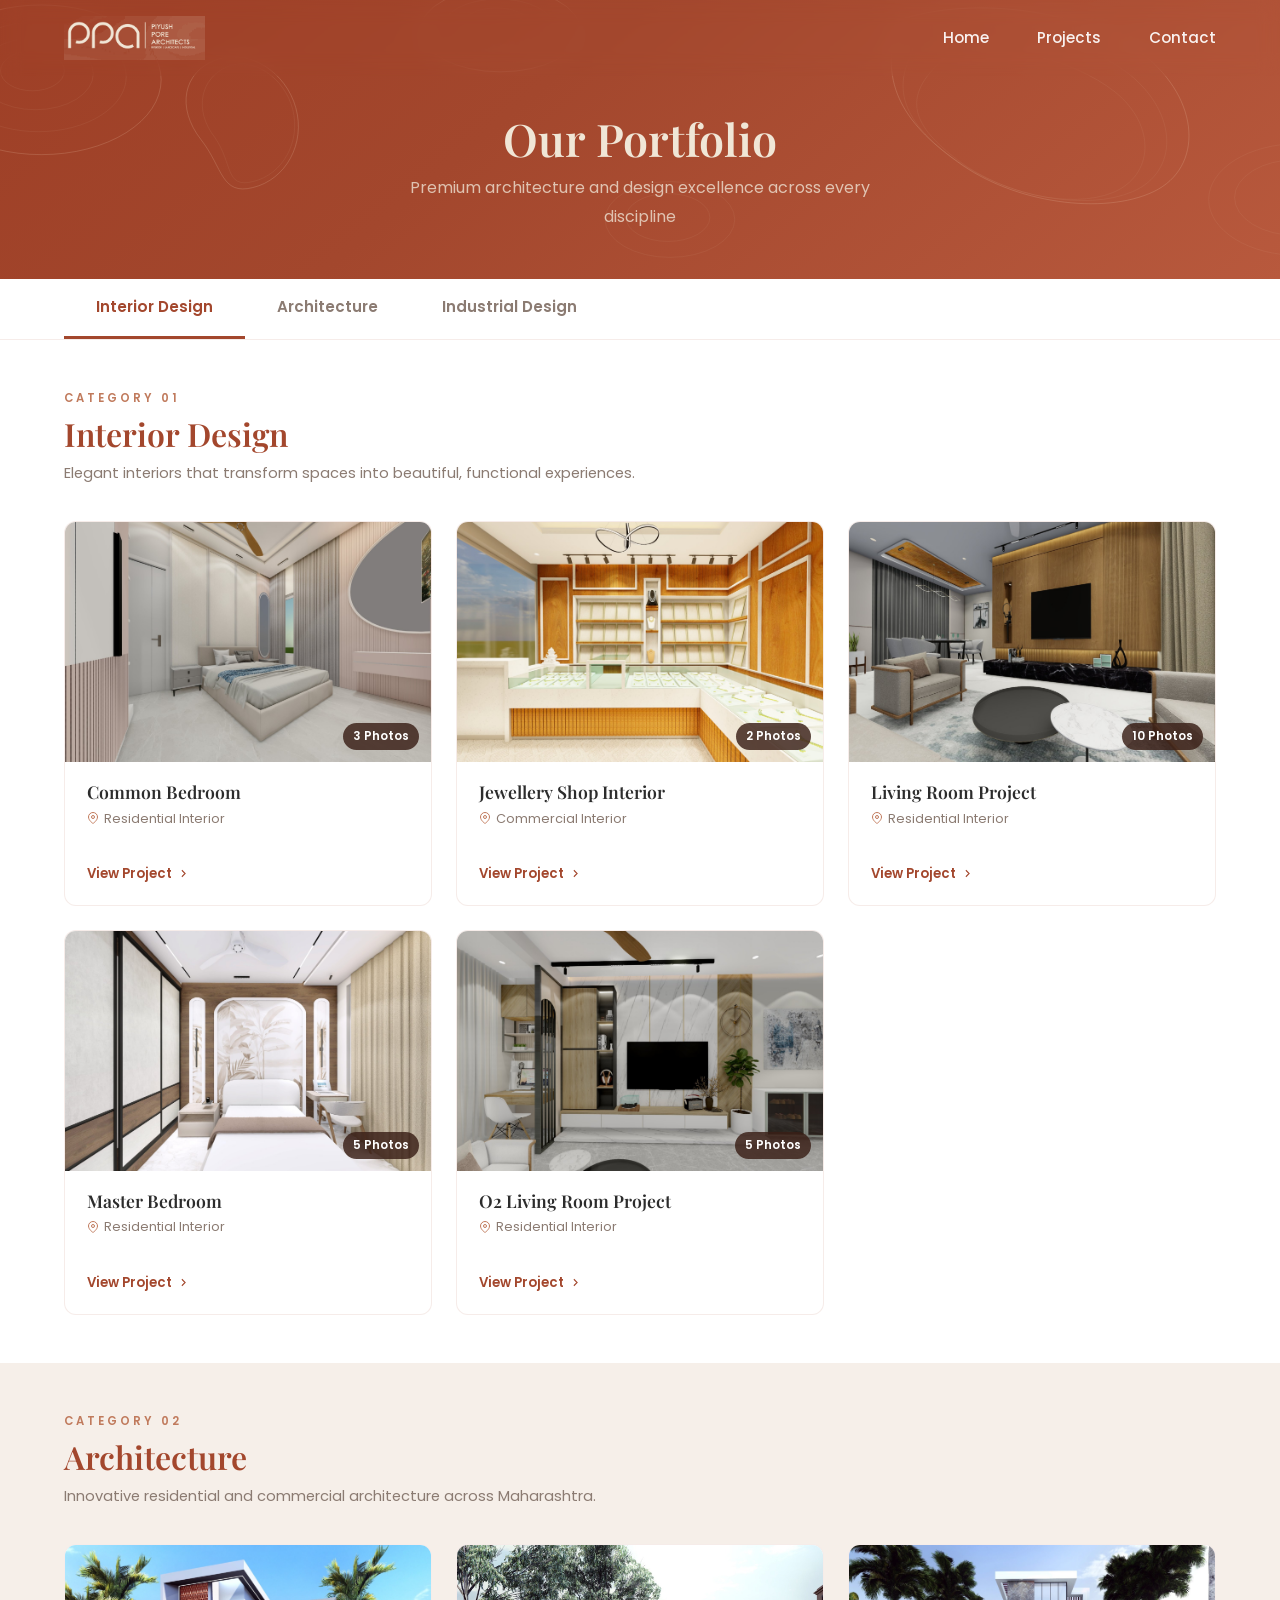
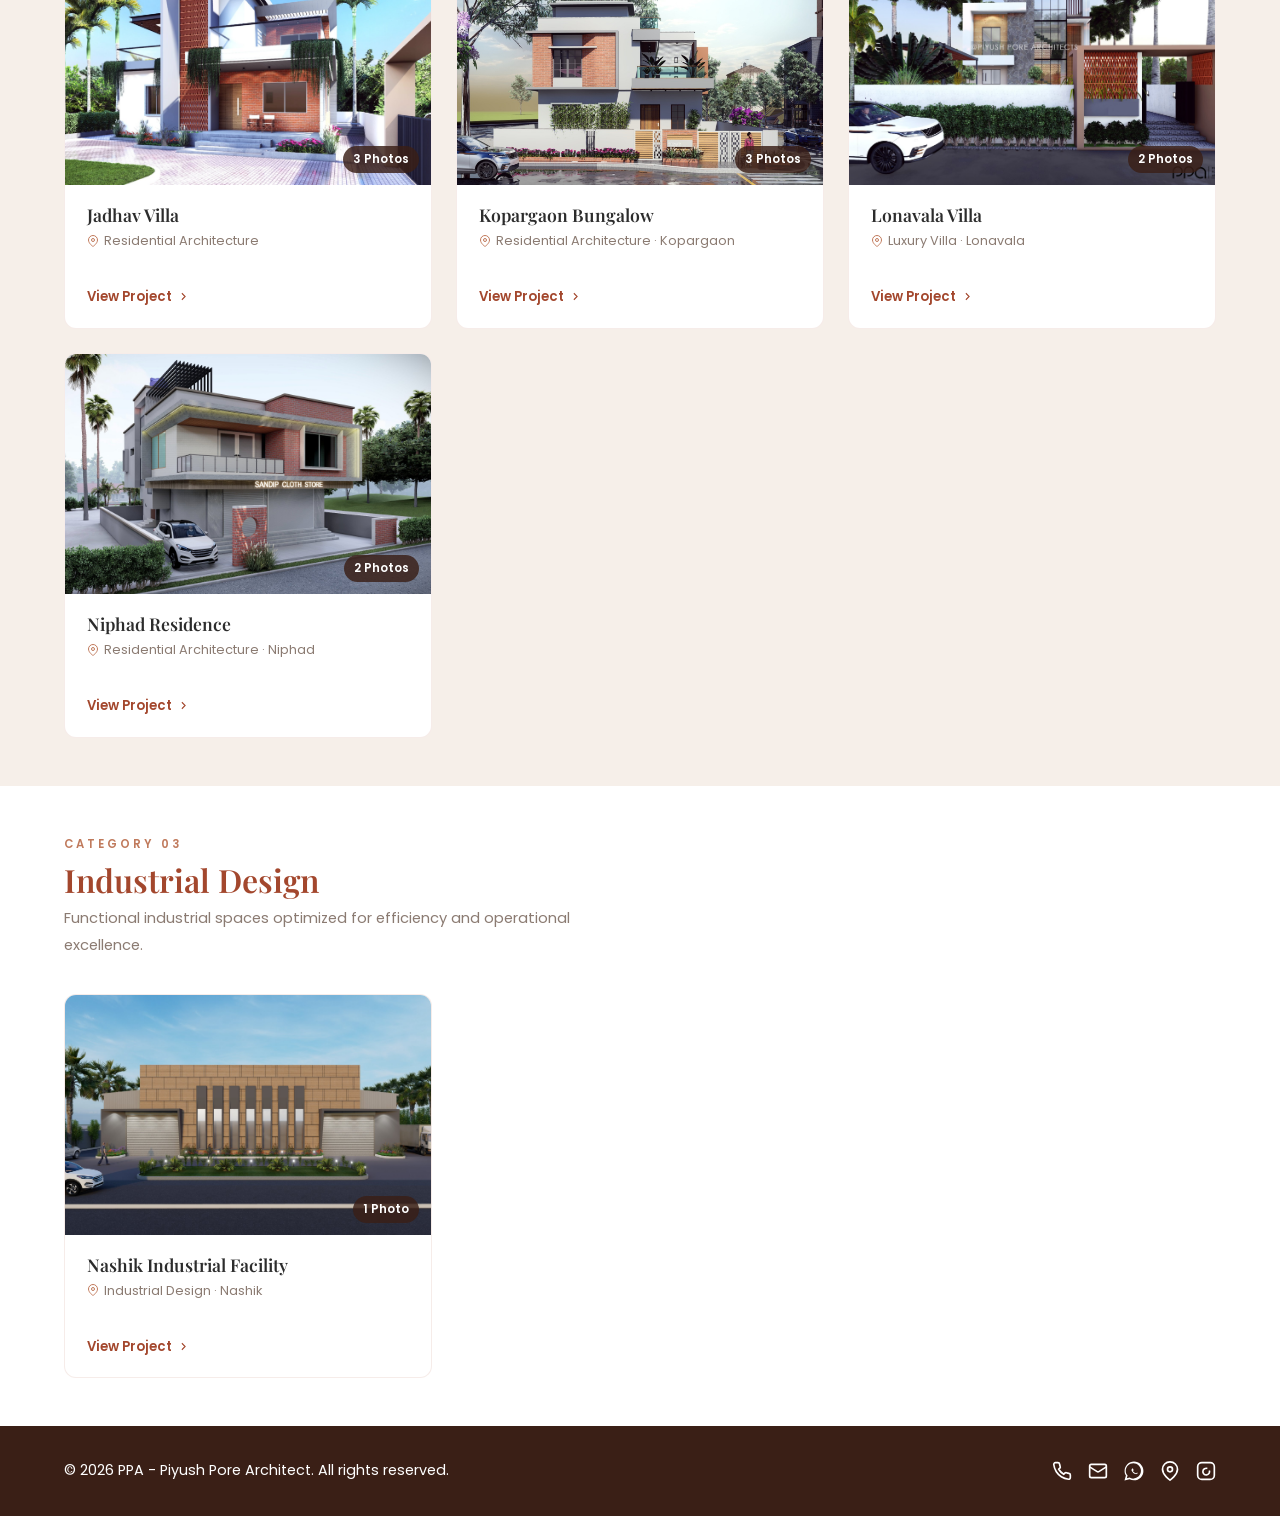
==== ppa-prod/projects.html @ c806eb94 "PPA Design Version 2 with images" ====
<!DOCTYPE html>
<html lang="en">
<head>
<meta charset="UTF-8">
<meta name="viewport" content="width=device-width, initial-scale=1.0">
<meta name="description" content="PPA Architecture Portfolio — Interior, Architecture and Industrial Design projects by Piyush Pore Architects.">
<meta name="theme-color" content="#A3472D">
<title>Projects - PPA Architect | Architecture Portfolio</title>
<link rel="icon" type="image/svg+xml" href="data:image/svg+xml,<svg xmlns='http://www.w3.org/2000/svg' viewBox='0 0 100 100'><text y='75' font-size='75' font-weight='bold' fill='%23A3472D'>P</text></svg>">
<link rel="preconnect" href="https://fonts.googleapis.com">
<link rel="preconnect" href="https://fonts.gstatic.com" crossorigin>
<link href="https://fonts.googleapis.com/css2?family=Playfair+Display:wght@500;600;700&family=Poppins:wght@300;400;500;600&display=swap" rel="stylesheet">
<link rel="stylesheet" href="assets/css/style.css">
<style>
/* ══ NAVBAR — identical behaviour to home page ══ */
.navbar {
  position: fixed; top: 0; left: 0; right: 0; z-index: 100;
  background: transparent;
  padding: 1rem 0;
  transition: background 0.5s ease, box-shadow 0.5s ease;
}
.navbar.scrolled {
  background: rgba(246,239,233,0.98);
  backdrop-filter: blur(12px);
  box-shadow: 0 2px 20px rgba(0,0,0,0.08);
}
/* Logo: cream on transparent, brown on scrolled — exactly like home */
.logo-cream { display: block; height: 44px; width: auto; }
.logo-brown { display: none;  height: 44px; width: auto; }
.navbar.scrolled .logo-cream { display: none; }
.navbar.scrolled .logo-brown { display: block; }
/* Nav links white on transparent, dark on scroll */
.nav-link { color: rgba(255,255,255,0.92) !important; transition: color 0.5s; }
.navbar.scrolled .nav-link { color: #2C2C2C !important; }
.nav-link::after { background: rgba(240,230,214,0.7); }
.navbar.scrolled .nav-link::after { background: #A3472D; }
.menu-toggle span { background: #F0E6D6; transition: background 0.4s; }
.navbar.scrolled .menu-toggle span { background: #A3472D; }

/* ══ PAGE HERO — terracotta so transparent navbar looks great ══ */
.projects-hero {
  margin-top: 0;
  padding: 7rem 1.5rem 3rem;
  background: linear-gradient(140deg, #9E3F26 0%, #A3472D 40%, #B8593D 100%);
  text-align: center;
  position: relative;
  overflow: hidden;
}
/* Topo lines in page hero too */
.projects-hero-topo {
  position: absolute; inset: 0;
  pointer-events: none; overflow: hidden;
}
.projects-hero-topo svg { width: 100%; height: 100%; position: absolute; inset: 0; }
.tl  { fill: none; stroke: rgba(240,215,185,0.18); stroke-width: 1; }
.tlt { fill: none; stroke: rgba(240,215,185,0.1);  stroke-width: 0.65; }
.projects-hero h1 { color: #F0E6D6; font-size: 2.8rem; margin-bottom: 0.5rem; position: relative; z-index: 2; }
.projects-hero p  { color: rgba(240,230,214,0.78); max-width: 500px; margin: 0 auto; position: relative; z-index: 2; }

/* ══ CATEGORY TABS ══ */
.category-tabs { position: sticky; top: 70px; z-index: 50; background: white; border-bottom: 1px solid rgba(163,71,45,0.1); }
.category-tabs-inner { display: flex; max-width: 1200px; margin: 0 auto; padding: 0 1.5rem; overflow-x: auto; }
.cat-tab { padding: 1rem 2rem; font-size: 0.95rem; font-weight: 600; color: var(--gray); border-bottom: 3px solid transparent; cursor: pointer; transition: all 0.3s; white-space: nowrap; text-decoration: none; display: block; }
.cat-tab:hover { color: var(--primary); }
.cat-tab.active { color: var(--primary); border-bottom-color: var(--primary); }

/* ══ CATEGORY SECTIONS ══ */
.category-section { padding: 3rem 1.5rem; }
.category-section:nth-child(even) { background: var(--light); }
.category-label { font-size: 0.72rem; font-weight: 600; letter-spacing: 3px; text-transform: uppercase; color: var(--accent); margin-bottom: 0.4rem; }
.category-title { font-family: var(--font-serif); font-size: 2rem; color: var(--primary); margin-bottom: 0.4rem; }
.category-desc  { color: var(--gray); font-size: 0.92rem; margin-bottom: 2.2rem; max-width: 580px; }

/* ══ PROJECT CARDS ══ */
.projects-list { display: grid; grid-template-columns: repeat(auto-fill, minmax(300px, 1fr)); gap: 1.5rem; }
.project-card { background: white; border-radius: 12px; overflow: hidden; border: 1px solid rgba(163,71,45,0.1); transition: all 0.4s; cursor: pointer; }
.project-card:hover { transform: translateY(-6px); box-shadow: 0 20px 50px rgba(163,71,45,0.15); border-color: var(--primary); }
.project-thumb { position: relative; height: 240px; overflow: hidden; }
.project-thumb img { width: 100%; height: 100%; object-fit: cover; transition: transform 0.5s; }
.project-card:hover .project-thumb img { transform: scale(1.06); }
.project-count { position: absolute; bottom: 12px; right: 12px; background: rgba(58,31,22,0.82); color: white; font-size: 0.74rem; font-weight: 600; padding: 4px 10px; border-radius: 20px; }
.project-info { padding: 1.2rem 1.4rem; }
.project-name { font-family: var(--font-serif); font-size: 1.1rem; color: var(--text); margin-bottom: 0.25rem; }
.project-meta { font-size: 0.8rem; color: var(--gray); display: flex; align-items: center; gap: 5px; }
.project-meta svg { width: 12px; height: 12px; color: var(--accent); flex-shrink: 0; }
.project-open { display: inline-flex; align-items: center; gap: 5px; margin-top: 0.6rem; font-size: 0.83rem; font-weight: 600; color: var(--primary); transition: gap 0.3s; }
.project-card:hover .project-open { gap: 9px; }
.project-open svg { width: 13px; height: 13px; }

/* ══ PROJECT MODAL ══ */
.project-modal { display: none; position: fixed; inset: 0; z-index: 1500; background: rgba(0,0,0,0.55); align-items: flex-end; justify-content: center; }
.project-modal.active { display: flex; }
.project-modal-panel { background: white; width: 100%; max-width: 1200px; max-height: 90vh; border-radius: 20px 20px 0 0; overflow: hidden; display: flex; flex-direction: column; animation: slideUp 0.4s cubic-bezier(0.4,0,0.2,1); }
@keyframes slideUp { from { transform: translateY(100%); } to { transform: translateY(0); } }
.project-modal-header { padding: 1.4rem 2rem; border-bottom: 1px solid rgba(163,71,45,0.1); display: flex; justify-content: space-between; align-items: center; flex-shrink: 0; }
.project-modal-header h3 { font-family: var(--font-serif); color: var(--primary); font-size: 1.25rem; margin: 0; }
.project-modal-close { width: 38px; height: 38px; border-radius: 50%; background: var(--light); border: none; cursor: pointer; display: flex; align-items: center; justify-content: center; transition: background 0.3s; }
.project-modal-close:hover { background: var(--primary); }
.project-modal-close svg { width: 18px; height: 18px; color: var(--text); }
.project-modal-close:hover svg { color: white; }
.project-modal-grid { overflow-y: auto; padding: 1.5rem 2rem; display: grid; grid-template-columns: repeat(auto-fill, minmax(220px,1fr)); gap: 10px; }
.modal-img { border-radius: 8px; overflow: hidden; aspect-ratio: 4/3; cursor: pointer; transition: transform 0.3s; }
.modal-img:hover { transform: scale(1.02); }
.modal-img img { width: 100%; height: 100%; object-fit: cover; transition: transform 0.4s; display: block; }
.modal-img:hover img { transform: scale(1.06); }

/* ══ LIGHTBOX ══ */
.lightbox { display: none; position: fixed; inset: 0; background: rgba(0,0,0,0.97); z-index: 2000; align-items: center; justify-content: center; }
.lightbox.active { display: flex; }
.lightbox-inner { max-width: 90vw; max-height: 90vh; display: flex; flex-direction: column; align-items: center; }
.lightbox-inner img { max-width: 100%; max-height: 80vh; border-radius: 8px; object-fit: contain; }
.lightbox-caption { color: #E8D5C4; font-family: var(--font-serif); font-size: 0.9rem; margin-top: 0.8rem; }
.lightbox-close { position: fixed; top: 18px; right: 18px; width: 42px; height: 42px; background: rgba(255,255,255,0.1); border: none; border-radius: 50%; cursor: pointer; display: flex; align-items: center; justify-content: center; transition: background 0.3s; z-index: 2001; }
.lightbox-close:hover { background: var(--primary); }
.lightbox-close svg { width: 20px; height: 20px; color: white; }
.lightbox-nav { position: fixed; top: 50%; transform: translateY(-50%); width: 42px; height: 42px; background: rgba(255,255,255,0.1); border: none; border-radius: 50%; cursor: pointer; display: flex; align-items: center; justify-content: center; transition: background 0.3s; z-index: 2001; }
.lightbox-nav:hover { background: var(--primary); }
.lightbox-nav svg { width: 20px; height: 20px; color: white; }
.lightbox-prev { left: 18px; }
.lightbox-next { right: 18px; }

/* Footer */
.footer-links { grid-template-columns: repeat(5,1fr); }

/* Responsive */
@media (max-width: 768px) {
  .projects-hero { padding: 5.5rem 1.2rem 2rem; }
  .projects-hero h1 { font-size: 2rem; }
  .projects-list { grid-template-columns: 1fr; }
  .project-modal-grid { grid-template-columns: repeat(2,1fr); padding: 1rem; }
  .cat-tab { padding: 0.75rem 1.2rem; font-size: 0.85rem; }
}
</style>
</head>
<body>

<!-- ══ NAVBAR — same as home ══ -->
<nav class="navbar" id="navbar">
  <div class="container">
    <div class="nav-wrapper">
      <a href="index.html" class="logo">
        <img src="assets/images/logo_cream.png" class="logo-cream" alt="PPA Architect" width="160" height="44">
        <img src="assets/images/logo_brown.png" class="logo-brown" alt="PPA Architect" width="160" height="44">
      </a>
      <button class="menu-toggle" id="menuToggle" aria-label="Toggle menu">
        <span></span><span></span><span></span>
      </button>
      <ul class="nav-menu" id="navMenu">
        <li><a href="index.html" class="nav-link">Home</a></li>
        <li><a href="projects.html" class="nav-link">Projects</a></li>
        <li><a href="index.html#contact" class="nav-link">Contact</a></li>
      </ul>
    </div>
  </div>
</nav>

<!-- ══ PAGE HERO — terracotta with topo lines ══ -->
<div class="projects-hero">
  <div class="projects-hero-topo" aria-hidden="true">
    <svg viewBox="0 0 1440 280" preserveAspectRatio="xMidYMid slice" xmlns="http://www.w3.org/2000/svg">
      <ellipse cx="120" cy="80"  rx="120" ry="75"  class="tl"/>
      <ellipse cx="117" cy="77"  rx="88"  ry="55"  class="tlt"/>
      <ellipse cx="114" cy="74"  rx="58"  ry="36"  class="tlt"/>
      <ellipse cx="111" cy="71"  rx="32"  ry="20"  class="tlt"/>
      <path d="M980,20 C1055,-5 1165,10 1225,55 C1282,100 1285,168 1235,192 C1185,216 1095,204 1038,162 C982,122 958,80 980,20Z" class="tl"/>
      <path d="M1002,38 C1068,18 1158,34 1210,74 C1260,114 1260,172 1214,192 C1168,212 1088,198 1036,160 C986,124 966,88 1002,38Z" class="tlt"/>
      <path d="M1026,58 C1082,42 1152,58 1196,92 C1238,126 1235,176 1194,193 C1152,210 1082,194 1038,160 C996,128 978,98 1026,58Z" class="tlt"/>
      <ellipse cx="580" cy="30"  rx="80"  ry="42"  class="tl"/>
      <ellipse cx="578" cy="28"  rx="56"  ry="29"  class="tlt"/>
      <ellipse cx="576" cy="26"  rx="35"  ry="18"  class="tlt"/>
      <path d="M280,140 C255,108 262,72 295,60 C328,48 365,72 375,108 C385,144 365,180 332,188 C300,196 302,168 280,140Z" class="tl"/>
      <path d="M294,138 C272,110 280,78 306,67 C332,56 364,78 372,110 C380,142 362,175 332,182 C304,189 312,164 294,138Z" class="tlt"/>
      <ellipse cx="1380" cy="200" rx="90" ry="56"  class="tlt"/>
      <ellipse cx="1378" cy="198" rx="62" ry="38"  class="tlt"/>
      <ellipse cx="750"  cy="220" rx="65" ry="38"  class="tlt"/>
      <ellipse cx="748"  cy="218" rx="42" ry="24"  class="tlt"/>
    </svg>
  </div>
  <h1>Our Portfolio</h1>
  <p>Premium architecture and design excellence across every discipline</p>
</div>

<!-- ══ CATEGORY TABS ══ -->
<div class="category-tabs" id="categoryTabs">
  <div class="category-tabs-inner" id="tabsInner"></div>
</div>

<!-- ══ CATEGORY SECTIONS — built from JS data ══ -->
<div id="categorySections"></div>

<!-- ══ FOOTER ══ -->
<footer class="footer">
  <div class="container footer-row">
    <p>&copy; 2026 PPA - Piyush Pore Architect. All rights reserved.</p>
    <div class="footer-links footer-icons">
      <a href="tel:+919595787780" class="footer-link" aria-label="Call"><svg viewBox="0 0 24 24" fill="none" stroke="currentColor" stroke-width="2" width="20" height="20"><path d="M22 16.92v3a2 2 0 0 1-2.18 2 19.79 19.79 0 0 1-8.63-3.07 19.5 19.5 0 0 1-6-6 19.79 19.79 0 0 1-3.07-8.67A2 2 0 0 1 4.11 2h3a2 2 0 0 1 2 1.72 12.84 12.84 0 0 0 .7 2.81 2 2 0 0 1-.45 2.11L8.09 9.91a16 16 0 0 0 6 6l1.27-1.27a2 2 0 0 1 2.11-.45 12.84 12.84 0 0 0 2.81.7A2 2 0 0 1 22 16.92z"/></svg></a>
      <a href="mailto:piyushporearchitects01@gmail.com?subject=Project%20Discussion" class="footer-link" aria-label="Email"><svg viewBox="0 0 24 24" fill="none" stroke="currentColor" stroke-width="2" width="20" height="20"><rect x="2" y="4" width="20" height="16" rx="2"/><path d="m22 7-8.97 5.7a1.94 1.94 0 0 1-2.06 0L2 7"/></svg></a>
      <a href="https://wa.me/919595787780?text=Hello%20Piyush%20Pore%20Architects%2C%20I%20would%20like%20to%20discuss%20a%20project." class="footer-link" target="_blank" rel="noopener noreferrer" aria-label="WhatsApp"><svg viewBox="0 0 24 24" fill="currentColor" width="20" height="20"><path d="M20.1 3.9C17.9 1.7 15 .5 12 .5 5.8.5.7 5.6.7 11.9c0 2 .5 3.9 1.6 5.6L.6 23.4l6.02-1.58c1.6.9 3.5 1.36 5.38 1.36 6.2 0 11.3-5.1 11.3-11.3 0-3-1.2-5.9-3.4-8.06zM12 21.4c-1.68 0-3.31-.44-4.73-1.28l-.34-.2-3.56.93.94-3.46-.22-.35C2.62 15.45 2.1 13.76 2.1 11.9c0-5.05 4.1-9.15 9.15-9.15 2.43 0 4.72.94 6.43 2.64 1.71 1.71 2.65 3.98 2.65 6.43 0 5.05-4.1 9.15-9.15 9.15zm5.04-6.71c-.19-.09-1.13-.56-1.31-.62-.17-.06-.3-.09-.42.09-.13.17-.49.62-.6.75-.11.12-.22.14-.41.05s-1.17-.43-2.23-1.37c-.62-.53-1.04-1.18-1.16-1.38-.12-.19-.01-.3.09-.39.09-.09.19-.23.28-.35.09-.12.12-.2.19-.33.06-.13.03-.25-.02-.34-.05-.09-.42-1.02-.58-1.39-.15-.37-.3-.32-.42-.32-.11 0-.23-.01-.35-.01-.12 0-.31.05-.47.23-.16.18-.62.6-.62 1.47s.64 1.71.73 1.83c.09.12 1.25 1.91 3.03 2.68.42.18.75.29 1.01.37.42.13.81.11 1.11.07.34-.05 1.04-.43 1.19-.84.15-.41.15-.76.1-.84-.04-.07-.16-.12-.35-.21z"/></svg></a>
      <a href="https://maps.google.com/?q=Pune+Nashik+Kopargaon+Maharashtra" target="_blank" rel="noopener noreferrer" class="footer-link" aria-label="Location"><svg viewBox="0 0 24 24" fill="none" stroke="currentColor" stroke-width="2" width="20" height="20"><path d="M21 10c0 7-9 13-9 13s-9-6-9-13a9 9 0 0 1 18 0z"/><circle cx="12" cy="10" r="3"/></svg></a>
      <a href="https://www.instagram.com/piyush_pore_architects" target="_blank" rel="noopener noreferrer" class="footer-link" aria-label="Instagram"><svg viewBox="0 0 24 24" fill="none" stroke="currentColor" stroke-width="2" width="20" height="20"><rect x="2" y="2" width="20" height="20" rx="5"/><path d="M16 11.37a4 4 0 1 1-2.37-2.37"/><line x1="17.5" y1="6.5" x2="17.5" y2="6.5"/></svg></a>
    </div>
  </div>
</footer>

<!-- Project modal -->
<div class="project-modal" id="projectModal" role="dialog" aria-modal="true">
  <div class="project-modal-panel">
    <div class="project-modal-header">
      <h3 id="modalTitle"></h3>
      <button class="project-modal-close" id="modalClose" aria-label="Close">
        <svg viewBox="0 0 24 24" fill="none" stroke="currentColor" stroke-width="2"><line x1="18" y1="6" x2="6" y2="18"/><line x1="6" y1="6" x2="18" y2="18"/></svg>
      </button>
    </div>
    <div class="project-modal-grid" id="modalGrid"></div>
  </div>
</div>

<!-- Lightbox -->
<div class="lightbox" id="lightbox" role="dialog" aria-modal="true">
  <button class="lightbox-close" id="lightboxClose" aria-label="Close"><svg viewBox="0 0 24 24" fill="none" stroke="currentColor" stroke-width="2"><line x1="18" y1="6" x2="6" y2="18"/><line x1="6" y1="6" x2="18" y2="18"/></svg></button>
  <button class="lightbox-nav lightbox-prev" id="lightboxPrev" aria-label="Previous"><svg viewBox="0 0 24 24" fill="none" stroke="currentColor" stroke-width="2"><polyline points="15 18 9 12 15 6"/></svg></button>
  <div class="lightbox-inner">
    <img id="lightboxImg" src="" alt="" width="1200" height="800">
    <p class="lightbox-caption" id="lightboxCaption"></p>
  </div>
  <button class="lightbox-nav lightbox-next" id="lightboxNext" aria-label="Next"><svg viewBox="0 0 24 24" fill="none" stroke="currentColor" stroke-width="2"><polyline points="9 18 15 12 9 6"/></svg></button>
</div>

<script>
/* ════════════════════════════════════════════════════════════════
   PROJECT DATA
   TO ADD A NEW PROJECT: add object to correct category.projects[]
   TO ADD A NEW CATEGORY: add new object to CATEGORY_DATA[]
════════════════════════════════════════════════════════════════ */
const CATEGORY_DATA = [
  {
    id:'interior', label:'Category 01', title:'Interior Design',
    desc:'Elegant interiors that transform spaces into beautiful, functional experiences.',
    projects:[
      { id:'common-bedroom', name:'Common Bedroom', meta:'Residential Interior',
        cover:'assets/images/interior1_common_bedroom.jpeg',
        images:[
          {src:'assets/images/interior1_common_bedroom.jpeg',label:'Common Bedroom'},
          {src:'assets/images/interior2.jpeg',label:'Bedroom View 2'},
          {src:'assets/images/interior3.jpeg',label:'Bedroom View 3'},
        ]},
      { id:'jewellery-shop', name:'Jewellery Shop Interior', meta:'Commercial Interior',
        cover:'assets/images/interior4_jewllry_shop.jpeg',
        images:[
          {src:'assets/images/interior4_jewllry_shop.jpeg',label:'Jewellery Shop'},
          {src:'assets/images/interior5_jewllry_shop.jpeg',label:'Jewellery Shop View 2'},
        ]},
      { id:'living-room', name:'Living Room Project', meta:'Residential Interior',
        cover:'assets/images/interior4_living_room.jpeg',
        images:[
          {src:'assets/images/interior4_living_room.jpeg',label:'Living Room'},
          {src:'assets/images/interior5_living_room.jpeg',label:'Living Room'},
          {src:'assets/images/interior6_living_room.jpeg',label:'Living Room'},
          {src:'assets/images/interior7_living_room.jpeg',label:'Living Room'},
          {src:'assets/images/interior8_living_room.jpeg',label:'Living Room'},
          {src:'assets/images/interior9_living_room.jpeg',label:'Living Room'},
          {src:'assets/images/interior10_living_room.jpeg',label:'Living Room'},
          {src:'assets/images/interior11_living_room.jpeg',label:'Living Room'},
          {src:'assets/images/interior12_living_room.jpeg',label:'Living Room'},
          {src:'assets/images/interior13_living_room.jpeg',label:'Dining Area'},
        ]},
      { id:'master-bedroom', name:'Master Bedroom', meta:'Residential Interior',
        cover:'assets/images/interior14_master_bedroom.jpeg',
        images:[
          {src:'assets/images/interior14_master_bedroom.jpeg',label:'Master Bedroom'},
          {src:'assets/images/interior15_master_bedroom.jpeg',label:'Master Bedroom'},
          {src:'assets/images/interior16_master_bedroom.jpeg',label:'Master Bedroom'},
          {src:'assets/images/interior17_master_bedroom.jpeg',label:'Master Bedroom'},
          {src:'assets/images/interior18_master_bedroom.jpeg',label:'Master Bedroom'},
        ]},
      { id:'o2-living', name:'O2 Living Room Project', meta:'Residential Interior',
        cover:'assets/images/interior18_living_room_o2.jpeg',
        images:[
          {src:'assets/images/interior18_living_room_o2.jpeg',label:'O2 Living Room'},
          {src:'assets/images/interior20_living_room_o2.jpeg',label:'O2 Living Room'},
          {src:'assets/images/interior21_living_room_o2.jpeg',label:'O2 Living Room'},
          {src:'assets/images/interior22_living_room_o2.jpeg',label:'O2 Living Room'},
          {src:'assets/images/interior23_living_room_o2.jpeg',label:'O2 Living Room'},
        ]},
      /* ADD NEW INTERIOR PROJECT HERE */
    ]
  },
  {
    id:'architecture', label:'Category 02', title:'Architecture',
    desc:'Innovative residential and commercial architecture across Maharashtra.',
    projects:[
      { id:'jadhav-villa', name:'Jadhav Villa', meta:'Residential Architecture',
        cover:'assets/images/architecture1_jadhavvilla.jpeg',
        images:[
          {src:'assets/images/architecture1_jadhavvilla.jpeg',label:'Jadhav Villa — Front'},
          {src:'assets/images/architecture2.jpeg',label:'Jadhav Villa — Gate'},
          {src:'assets/images/final_post.jpeg',label:'Jadhav Villa — Elevation'},
        ]},
      { id:'kopargaon', name:'Kopargaon Bungalow', meta:'Residential Architecture · Kopargaon',
        cover:'assets/images/kopb1.jpeg',
        images:[
          {src:'assets/images/kopb1.jpeg',label:'Kopargaon Bungalow'},
          {src:'assets/images/kopb2.jpeg',label:'View 2'},
          {src:'assets/images/kopb3.jpeg',label:'View 3'},
        ]},
      { id:'lonavala-villa', name:'Lonavala Villa', meta:'Luxury Villa · Lonavala',
        cover:'assets/images/lonavalavilla1.jpeg',
        images:[
          {src:'assets/images/lonavalavilla1.jpeg',label:'Lonavala Villa — Front'},
          {src:'assets/images/lonavalavilla2.jpeg',label:'Lonavala Villa — Rear'},
        ]},
      { id:'niphad', name:'Niphad Residence', meta:'Residential Architecture · Niphad',
        cover:'assets/images/niphad1.jpeg',
        images:[
          {src:'assets/images/niphad1.jpeg',label:'Niphad Residence'},
          {src:'assets/images/niphad2.jpeg',label:'View 2'},
        ]},
      /* ADD NEW ARCHITECTURE PROJECT HERE */
    ]
  },
  {
    id:'industrial', label:'Category 03', title:'Industrial Design',
    desc:'Functional industrial spaces optimized for efficiency and operational excellence.',
    projects:[
      { id:'nashik-industrial', name:'Nashik Industrial Facility', meta:'Industrial Design · Nashik',
        cover:'assets/images/industrynashikdesign.JPEG',
        images:[
          {src:'assets/images/industrynashikdesign.JPEG',label:'Nashik Industrial Design'},
        ]},
      /* ADD NEW INDUSTRIAL PROJECT HERE */
    ]
  }
  /* ADD NEW CATEGORY HERE */
];

/* Build tabs + sections */
(function buildPage(){
  const tabsEl=document.getElementById('tabsInner');
  const secEl =document.getElementById('categorySections');
  CATEGORY_DATA.forEach((cat,ci)=>{
    const tab=document.createElement('a');
    tab.href=`#${cat.id}`; tab.className='cat-tab'+(ci===0?' active':'');
    tab.textContent=cat.title;
    tab.addEventListener('click',()=>{document.querySelectorAll('.cat-tab').forEach(t=>t.classList.remove('active'));tab.classList.add('active');});
    tabsEl.appendChild(tab);
    const sec=document.createElement('section');
    sec.className='category-section'; sec.id=cat.id;
    sec.innerHTML=`<div class="container">
      <p class="category-label">${cat.label}</p>
      <h2 class="category-title">${cat.title}</h2>
      <p class="category-desc">${cat.desc}</p>
      <div class="projects-list">${cat.projects.map(p=>`
        <div class="project-card" onclick="openProject('${p.id}')">
          <div class="project-thumb">
            <img src="${p.cover}" alt="${p.name}" loading="lazy" width="400" height="240">
            <span class="project-count">${p.images.length} Photo${p.images.length!==1?'s':''}</span>
          </div>
          <div class="project-info">
            <h3 class="project-name">${p.name}</h3>
            <p class="project-meta"><svg viewBox="0 0 24 24" fill="none" stroke="currentColor" stroke-width="2"><path d="M21 10c0 7-9 13-9 13s-9-6-9-13a9 9 0 0 1 18 0z"/><circle cx="12" cy="10" r="3"/></svg>${p.meta}</p>
            <span class="project-open">View Project <svg viewBox="0 0 24 24" fill="none" stroke="currentColor" stroke-width="2"><polyline points="9 18 15 12 9 6"/></svg></span>
          </div>
        </div>`).join('')}
      </div>
    </div>`;
    secEl.appendChild(sec);
  });
})();

/* Project modal */
let lightboxImages=[],lightboxIndex=0;
function openProject(id){
  let project=null;
  for(const cat of CATEGORY_DATA){project=cat.projects.find(p=>p.id===id);if(project)break;}
  if(!project)return;
  document.getElementById('modalTitle').textContent=project.name;
  const grid=document.getElementById('modalGrid');
  grid.innerHTML='';
  lightboxImages=project.images;
  project.images.forEach((img,i)=>{
    const div=document.createElement('div');
    div.className='modal-img';
    div.innerHTML=`<img src="${img.src}" alt="${img.label}" loading="lazy" width="400" height="300">`;
    div.addEventListener('click',()=>openLightbox(i));
    grid.appendChild(div);
  });
  document.getElementById('projectModal').classList.add('active');
  document.body.style.overflow='hidden';
}
document.getElementById('modalClose').onclick=closeModal;
document.getElementById('projectModal').addEventListener('click',e=>{if(e.target===document.getElementById('projectModal'))closeModal();});
function closeModal(){document.getElementById('projectModal').classList.remove('active');document.body.style.overflow='';}

/* Lightbox */
function openLightbox(i){lightboxIndex=i;updateLb();document.getElementById('lightbox').classList.add('active');}
function updateLb(){document.getElementById('lightboxImg').src=lightboxImages[lightboxIndex].src;document.getElementById('lightboxCaption').textContent=lightboxImages[lightboxIndex].label;}
const lb=document.getElementById('lightbox');
document.getElementById('lightboxClose').onclick=()=>lb.classList.remove('active');
lb.addEventListener('click',e=>{if(e.target===lb)lb.classList.remove('active');});
document.getElementById('lightboxPrev').onclick=()=>{lightboxIndex=(lightboxIndex-1+lightboxImages.length)%lightboxImages.length;updateLb();};
document.getElementById('lightboxNext').onclick=()=>{lightboxIndex=(lightboxIndex+1)%lightboxImages.length;updateLb();};
document.addEventListener('keydown',e=>{
  if(lb.classList.contains('active')){
    if(e.key==='Escape')lb.classList.remove('active');
    if(e.key==='ArrowLeft'){lightboxIndex=(lightboxIndex-1+lightboxImages.length)%lightboxImages.length;updateLb();}
    if(e.key==='ArrowRight'){lightboxIndex=(lightboxIndex+1)%lightboxImages.length;updateLb();}
  }else if(document.getElementById('projectModal').classList.contains('active')&&e.key==='Escape')closeModal();
});

/* Navbar scroll — same logic as home */
window.addEventListener('scroll',()=>
  document.getElementById('navbar').classList.toggle('scrolled',window.scrollY>60));

/* Menu toggle */
document.getElementById('menuToggle').addEventListener('click',()=>{
  document.getElementById('menuToggle').classList.toggle('active');
  document.getElementById('navMenu').classList.toggle('active');
});
document.querySelectorAll('.nav-link').forEach(l=>l.addEventListener('click',()=>{
  document.getElementById('menuToggle').classList.remove('active');
  document.getElementById('navMenu').classList.remove('active');
}));

/* Auto active tab from hash */
window.addEventListener('load',()=>{
  const hash=window.location.hash;
  if(hash){const tab=document.querySelector(`.cat-tab[href="${hash}"]`);if(tab){document.querySelectorAll('.cat-tab').forEach(t=>t.classList.remove('active'));tab.classList.add('active');}}
});
</script>
</body>
</html>
---- ppa-prod/assets/css/style.css ----
/* ============================================
  PPA ARCHITECT - PREMIUM DESIGN SYSTEM
  Luxury Architecture Studio
  Terracotta + Warm Beige Palette
  ============================================ */

:root {
    /* Color Palette */
    --primary: #A3472D;
    --secondary: #E8D5C4;
    --dark: #3A1F16;
    --accent: #C07A5C;
    --light: #F6EFE9;
    --white: #FFFFFF;
    --text: #2C2C2C;
    --gray: #8B7B72;
    
    /* Typography */
    --font-serif: 'Playfair Display', serif;
    --font-sans: 'Poppins', sans-serif;
    
    /* Spacing */
    --spacing-xs: 0.5rem;
    --spacing-sm: 1rem;
    --spacing-md: 1.5rem;
    --spacing-lg: 2rem;
    --spacing-xl: 3rem;
    --spacing-xxl: 4rem;
    
    /* Borders & Radius */
    --border-radius-sm: 4px;
    --border-radius-md: 8px;
    --border-radius-lg: 12px;
    
    /* Transitions */
    --transition: 0.3s ease;
    --transition-slow: 0.6s ease;
    
    /* Shadows */
    --shadow-sm: 0 2px 8px rgba(0, 0, 0, 0.08);
    --shadow-md: 0 8px 24px rgba(0, 0, 0, 0.12);
    --shadow-lg: 0 16px 40px rgba(0, 0, 0, 0.15);
}

/* ============================================
   RESET & BASE STYLES
   ============================================ */

* {
    margin: 0;
    padding: 0;
    box-sizing: border-box;
}

html {
    scroll-behavior: smooth;
}

body {
    font-family: var(--font-sans);
    color: var(--text);
    background: var(--white);
    line-height: 1.6;
    overflow-x: hidden;
}

img {
    max-width: 100%;
    height: auto;
    display: block;
}

a {
    text-decoration: none;
    color: inherit;
    transition: color var(--transition);
}

button {
    border: none;
    background: none;
    cursor: pointer;
    font-family: inherit;
}

.container {
    width: 100%;
    max-width: 1200px;
    margin: 0 auto;
    padding: 0 var(--spacing-md);
}

/* ============================================
   TYPOGRAPHY
   ============================================ */

h1, h2, h3, h4, h5, h6 {
    font-family: var(--font-serif);
    font-weight: 600;
    line-height: 1.2;
    color: var(--text);
}

h1 {
    font-size: 4rem;
    margin-bottom: var(--spacing-md);
}

h2 {
    font-size: 2.5rem;
    margin-bottom: var(--spacing-md);
}

h3 {
    font-size: 1.5rem;
    margin-bottom: var(--spacing-sm);
}

p {
    font-size: 1rem;
    color: var(--gray);
    line-height: 1.8;
    margin-bottom: var(--spacing-md);
}

/* ============================================
   NAVIGATION
   ============================================ */

.navbar {
    position: fixed;
    top: 0;
    left: 0;
    right: 0;
    z-index: 100;
    background: transparent;
    backdrop-filter: blur(10px);
    padding: var(--spacing-md) 0;
    transition: background var(--transition-slow);
}

.navbar.scrolled {
    background: rgba(246, 239, 233, 0.98);
    box-shadow: var(--shadow-sm);
}

.nav-wrapper {
    display: flex;
    justify-content: space-between;
    align-items: center;
}

.logo {
    font-size: 1.3rem;
    font-weight: 700;
    font-family: var(--font-serif);
    letter-spacing: 2px;
    color: var(--primary);
    cursor: pointer;
}

.menu-toggle {
    display: none;
    flex-direction: column;
    gap: 5px;
    cursor: pointer;
}

.menu-toggle span {
    width: 24px;
    height: 2px;
    background: var(--primary);
    border-radius: 1px;
    transition: all var(--transition);
}

.menu-toggle.active span:nth-child(1) {
    transform: rotate(45deg) translate(10px, 10px);
}

.menu-toggle.active span:nth-child(2) {
    opacity: 0;
}

.menu-toggle.active span:nth-child(3) {
    transform: rotate(-45deg) translate(8px, -8px);
}

.nav-menu {
    display: flex;
    list-style: none;
    gap: 3rem;
}

.nav-link {
    font-size: 0.95rem;
    font-weight: 500;
    color: var(--text);
    position: relative;
}

.nav-link::after {
    content: '';
    position: absolute;
    bottom: -5px;
    left: 0;
    width: 0;
    height: 2px;
    background: var(--primary);
    transition: width var(--transition-slow);
}

.nav-link:hover::after {
    width: 100%;
}

/* ============================================
   HERO SECTION
   ============================================ */

.hero {
    margin-top: 80px;
    padding: var(--spacing-xxl) var(--spacing-md);
    min-height: 85vh;
    display: flex;
    align-items: center;
    justify-content: center;
    background: linear-gradient(135deg, var(--primary) 0%, var(--accent) 100%);
    position: relative;
    overflow: hidden;
}

.hero-pattern {
    position: absolute;
    inset: 0;
    background: 
        repeating-linear-gradient(0deg, transparent, transparent 2px, rgba(255, 255, 255, 0.03) 2px, rgba(255, 255, 255, 0.03) 4px),
        repeating-linear-gradient(90deg, transparent, transparent 2px, rgba(255, 255, 255, 0.02) 2px, rgba(255, 255, 255, 0.02) 4px),
        radial-gradient(circle at 15% 40%, rgba(255, 255, 255, 0.08) 0%, transparent 60%),
        radial-gradient(circle at 85% 85%, rgba(255, 255, 255, 0.06) 0%, transparent 60%);
    pointer-events: none;
}

.hero-content {
    text-align: center;
    z-index: 2;
    max-width: 800px;
}

.hero-title {
    font-size: 4.5rem;
    color: var(--white);
    margin-bottom: var(--spacing-md);
    font-weight: 700;
}

.hero-divider {
    width: 80px;
    height: 3px;
    background: var(--secondary);
    margin: var(--spacing-md) auto;
    border-radius: 2px;
}

.hero-subtitle {
    font-size: 1.3rem;
    color: rgba(255, 255, 255, 0.9);
    margin-bottom: var(--spacing-md);
    font-weight: 300;
    letter-spacing: 1px;
}

.hero-services {
    font-size: 1rem;
    color: var(--secondary);
    letter-spacing: 2px;
    margin-bottom: var(--spacing-xl);
    font-family: var(--font-serif);
}

.hero-cta {
    display: flex;
    gap: var(--spacing-md);
    justify-content: center;
    flex-wrap: wrap;
    margin-bottom: var(--spacing-lg);
}

.hero-secondary {
    margin-top: var(--spacing-lg);
}

.link-arrow {
    display: inline-flex;
    align-items: center;
    gap: var(--spacing-sm);
    color: var(--white);
    font-weight: 600;
    font-size: 1rem;
    transition: all var(--transition);
    position: relative;
}

.link-arrow:hover {
    transform: translateX(5px);
}

.link-arrow svg {
    width: 20px;
    height: 20px;
}

/* ============================================
   BUTTONS
   ============================================ */

.btn {
    display: inline-flex;
    align-items: center;
    justify-content: center;
    gap: var(--spacing-sm);
    padding: 0.9rem 2rem;
    border-radius: var(--border-radius-lg);
    font-size: 0.95rem;
    font-weight: 600;
    transition: all var(--transition-slow);
    cursor: pointer;
    border: 2px solid transparent;
}

.btn-icon {
    width: 18px;
    height: 18px;
}

.btn-primary {
    background: var(--dark);
    color: var(--white);
    border: 2px solid var(--dark);
}

.btn-primary:hover {
    background: var(--primary);
    border-color: var(--primary);
    transform: translateY(-2px);
    box-shadow: var(--shadow-md);
}

.btn-outline {
    background: transparent;
    color: var(--white);
    border: 2px solid var(--white);
}

.btn-outline:hover {
    background: var(--white);
    color: var(--primary);
    transform: translateY(-2px);
}

/* ============================================
   ABOUT SECTION
   ============================================ */

.about {
    padding: var(--spacing-xxl) var(--spacing-md);
    background: var(--white);
}

.about-content {
    max-width: 750px;
    margin: 0 auto;
    text-align: center;
}

.about-text {
    font-size: 1.1rem;
    line-height: 1.9;
    color: var(--gray);
}

/* ============================================
   SERVICES SECTION
   ============================================ */

.services {
    padding: var(--spacing-xxl) var(--spacing-md);
    background: var(--light);
}

.services-grid {
    display: grid;
    grid-template-columns: repeat(3, 1fr);
    gap: var(--spacing-lg);
    margin-top: var(--spacing-xl);
}

.service-card {
    padding: var(--spacing-lg);
    background: var(--white);
    border: 1px solid rgba(163, 71, 45, 0.1);
    border-radius: var(--border-radius-md);
    text-align: center;
    transition: all var(--transition-slow);
}

.service-card:hover {
    border-color: var(--primary);
    box-shadow: var(--shadow-lg);
    transform: translateY(-5px);
}

.service-card h3 {
    margin-bottom: var(--spacing-md);
    color: var(--primary);
}

.service-card p {
    font-size: 0.95rem;
    color: var(--gray);
}

/* ============================================
   CONTACT SECTION
   ============================================ */

.contact {
    padding: var(--spacing-xxl) var(--spacing-md);
    background: var(--white);
}

.contact-title {
    text-align: center;
    margin-bottom: var(--spacing-xxl);
}

.contact-grid {
    display: grid;
    grid-template-columns: repeat(5, 1fr);
    gap: var(--spacing-lg);
    max-width: 1200px;
    margin: 0 auto;
    justify-items: center;
}

.contact-card {
    width: 100%;
    min-height: 180px;
    display: flex;
    flex-direction: column;
    justify-content: center;
    align-items: center;
    text-align: center;
}

.contact-card a,
.contact-card p {
    word-break: break-word;
}

.contact-card {
    text-align: center;
    padding: 1.6rem;
    border: 1px solid rgba(163, 71, 45, 0.2);
    border-radius: 12px;
    transition: all 0.3s ease;
    background: rgba(255, 255, 255, 0.95);
}

.contact-card:hover {
    transform: translateY(-5px);
    border-color: var(--primary);
    box-shadow: 0 10px 25px rgba(0, 0, 0, 0.08);
}

.contact-icon {
    width: 40px;
    height: 40px;
    margin: 0 auto var(--spacing-md);
    color: var(--primary);
    stroke-width: 1.5;
}

.contact-card h3 {
    color: var(--primary);
    margin-bottom: var(--spacing-sm);
}

.contact-link {
    color: var(--text);
    font-weight: 600;
    transition: color var(--transition);
    cursor: pointer;
}

.contact-link:hover {
    color: var(--primary);
}

/* ============================================
   PROJECTS SECTION
   ============================================ */

.projects-hero {
    margin-top: 80px;
    padding: var(--spacing-xxl) var(--spacing-md);
    background: linear-gradient(135deg, var(--light) 0%, rgba(232, 213, 196, 0.5) 100%);
}

.projects-hero h1 {
    text-align: center;
    color: var(--primary);
    margin-bottom: var(--spacing-md);
}

.projects-hero p {
    text-align: center;
    color: var(--gray);
    max-width: 600px;
    margin: 0 auto;
}

/* ============================================
   FILTERS
   ============================================ */

.filters-section {
    padding: var(--spacing-lg) var(--spacing-md);
    background: var(--white);
    border-bottom: 1px solid rgba(163, 71, 45, 0.1);
}

.filters {
    display: flex;
    gap: var(--spacing-md);
    justify-content: center;
    flex-wrap: wrap;
}

.filter-btn {
    padding: 0.7rem 1.8rem;
    border: 2px solid var(--primary);
    background: transparent;
    color: var(--primary);
    border-radius: var(--border-radius-lg);
    font-size: 0.95rem;
    font-weight: 600;
    cursor: pointer;
    transition: all var(--transition-slow);
}

.filter-btn:hover {
    background: var(--primary);
    color: var(--white);
}

.filter-btn.active {
    background: var(--primary);
    color: var(--white);
}

/* ============================================
   GALLERY GRID
   ============================================ */

.gallery-section {
    padding: var(--spacing-xxl) var(--spacing-md);
    background: var(--white);
}

.gallery-grid {
    display: grid;
    grid-template-columns: repeat(3, 1fr);
    gap: var(--spacing-lg);
    margin-top: var(--spacing-lg);
}

.gallery-item {
    position: relative;
    height: 350px;
    border-radius: var(--border-radius-md);
    overflow: hidden;
    cursor: pointer;
    transition: all var(--transition-slow);
    opacity: 1;
}

.gallery-item.hidden {
    display: none;
}

.gallery-item img {
    width: 100%;
    height: 100%;
    object-fit: cover;
    transition: transform var(--transition-slow);
}

.gallery-item:hover img {
    transform: scale(1.08);
}

.gallery-overlay {
    position: absolute;
    inset: 0;
    background: linear-gradient(180deg, transparent 0%, rgba(58, 31, 22, 0.9) 100%);
    color: var(--white);
    display: flex;
    flex-direction: column;
    justify-content: flex-end;
    padding: var(--spacing-lg);
    opacity: 0;
    transition: opacity var(--transition-slow);
}

.gallery-item:hover .gallery-overlay {
    opacity: 1;
}

.gallery-overlay h3 {
    color: var(--white);
    margin-bottom: var(--spacing-sm);
    font-size: 1.3rem;
}

.gallery-overlay p {
    color: rgba(255, 255, 255, 0.85);
    font-size: 0.9rem;
    margin: 0;
}

/* ============================================
   LIGHTBOX MODAL
   ============================================ */

.lightbox {
    display: none;
    position: fixed;
    inset: 0;
    background: rgba(0, 0, 0, 0.96);
    z-index: 1000;
    align-items: center;
    justify-content: center;
    opacity: 0;
    transition: opacity var(--transition-slow);
}

.lightbox.active {
    display: flex;
    opacity: 1;
}

.lightbox-content {
    position: relative;
    max-width: 85%;
    max-height: 90vh;
    display: flex;
    flex-direction: column;
}

.lightbox-image {
    max-width: 100%;
    max-height: 75vh;
    border-radius: var(--border-radius-md);
    margin-bottom: var(--spacing-lg);
}

.lightbox-info {
    text-align: center;
    color: var(--white);
}

.lightbox-info h3 {
    color: var(--secondary);
    margin-bottom: var(--spacing-sm);
}

.lightbox-info p {
    color: rgba(255, 255, 255, 0.85);
    margin: 0;
}

.lightbox-close {
    position: absolute;
    top: 20px;
    right: 20px;
    width: 40px;
    height: 40px;
    background: rgba(255, 255, 255, 0.1);
    border: none;
    border-radius: 50%;
    cursor: pointer;
    transition: all var(--transition);
    display: flex;
    align-items: center;
    justify-content: center;
}

.lightbox-close:hover {
    background: var(--primary);
}

.lightbox-close svg {
    width: 24px;
    height: 24px;
    color: var(--white);
}

/* ============================================
   FOOTER
   ============================================ */

.footer {
    background: var(--dark);
    color: var(--white);
    padding: var(--spacing-lg) var(--spacing-md);
    text-align: center;
}

.footer p {
    color: var(--white);
    font-size: 0.9rem;
    margin: 0;
}

.footer-row {
    display: flex;
    align-items: center;
    justify-content: space-between;
    gap: var(--spacing-md);
    flex-wrap: wrap;
}

.footer-links {
    display: grid;
    grid-template-columns: repeat(5, 1fr);
    gap: var(--spacing-sm);
    align-items: center;
    justify-items: center;
}

.footer-link svg {
    width: 20px;
    height: 20px;
}

.footer-link {
    color: var(--white);
    transition: color var(--transition);
    display: inline-flex;
    align-items: center;
}

.footer-link:hover {
    color: var(--secondary);
}

/* ============================================
   FLOATING WHATSAPP BUTTON
   ============================================ */

.floating-whatsapp {
    position: fixed;
    bottom: 30px;
    right: 30px;
    width: 60px;
    height: 60px;
    background: var(--primary);
    border-radius: 50%;
    display: flex;
    align-items: center;
    justify-content: center;
    box-shadow: var(--shadow-lg);
    transition: all var(--transition-slow);
    z-index: 99;
    cursor: pointer;
}

.floating-whatsapp:hover {
    transform: scale(1.1);
    box-shadow: 0 12px 40px rgba(163, 71, 45, 0.3);
}

.floating-whatsapp svg {
    width: 28px;
    height: 28px;
    color: var(--white);
}

/* ============================================
   MOBILE CONTACT BAR
   ============================================ */

.mobile-bar {
    display: none;
    position: fixed;
    bottom: 0;
    left: 0;
    right: 0;
    background: var(--white);
    border-top: 1px solid rgba(163, 71, 45, 0.1);
    z-index: 98;
    padding-bottom: env(safe-area-inset-bottom);
}

.mobile-bar.active {
    display: flex;
}

.mobile-bar {
    display: flex;
    justify-content: space-around;
}

.mobile-btn {
    flex: 1 1 0;
    min-width: 0;
    padding: var(--spacing-md);
    text-align: center;
    display: flex;
    align-items: center;
    justify-content: center;
    transition: background var(--transition);
    border-right: 1px solid rgba(163, 71, 45, 0.05);
}

.mobile-btn:last-child {
    border-right: none;
}

.mobile-btn:hover {
    background: var(--light);
}

.mobile-btn svg {
    width: 24px;
    height: 24px;
    color: var(--primary);
}

/* ============================================
   ANIMATIONS
   ============================================ */

@keyframes fadeIn {
    from {
        opacity: 0;
        transform: translateY(20px);
    }
    to {
        opacity: 1;
        transform: translateY(0);
    }
}

@keyframes fadeInUp {
    from {
        opacity: 0;
        transform: translateY(30px);
    }
    to {
        opacity: 1;
        transform: translateY(0);
    }
}

.fade-in {
    animation: fadeIn 0.8s ease-out;
}

.fade-in-on-scroll {
    opacity: 0;
    animation: fadeInUp 0.8s ease-out 0.2s forwards;
}

/* ============================================
   RESPONSIVE - LAPTOP (1024px)
   ============================================ */

@media (max-width: 1024px) {
    .contact-grid {
        grid-template-columns: repeat(2, 1fr);
    }
}

/* ============================================
   RESPONSIVE - TABLET (768px)
   ============================================ */

@media (max-width: 768px) {
    .menu-toggle {
        display: flex;
    }

    .nav-menu {
        position: absolute;
        top: 70px;
        left: 0;
        right: 0;
        flex-direction: column;
        gap: 0;
        background: var(--white);
        border-bottom: 1px solid rgba(163, 71, 45, 0.1);
        max-height: 0;
        overflow: hidden;
        transition: max-height var(--transition);
        padding: 0;
    }

    .nav-menu.active {
        max-height: 300px;
        padding: var(--spacing-md) 0;
    }

    .nav-menu li {
        padding: var(--spacing-md) var(--spacing-lg);
        border-bottom: 1px solid rgba(163, 71, 45, 0.05);
    }

    h1 {
        font-size: 2.5rem;
    }

    h2 {
        font-size: 2rem;
    }

    .hero {
        margin-top: 70px;
        padding: var(--spacing-xl) var(--spacing-md);
        min-height: auto;
    }

    .hero-title {
        font-size: 2.8rem;
    }

    .hero-cta {
        flex-direction: column;
    }

    .btn {
        width: 100%;
    }

    .services-grid {
        grid-template-columns: repeat(2, 1fr);
        gap: var(--spacing-md);
    }

    .contact-grid {
        grid-template-columns: repeat(2, 1fr);
        gap: var(--spacing-md);
    }

    .gallery-grid {
        grid-template-columns: repeat(2, 1fr);
        gap: var(--spacing-md);
    }

    .gallery-item {
        height: 300px;
    }

    .floating-whatsapp {
        bottom: 90px;
    }

    .mobile-bar.active {
        display: flex;
    }
}

/* ============================================
   RESPONSIVE - MOBILE (600px)
   ============================================ */

@media (max-width: 600px) {
    h1 {
        font-size: 2rem;
    }

    h2 {
        font-size: 1.5rem;
    }

    h3 {
        font-size: 1.2rem;
    }

    .hero {
        padding: var(--spacing-lg) var(--spacing-md);
        min-height: 100vh;
    }

    .hero-title {
        font-size: 2rem;
    }

    .hero-subtitle {
        font-size: 1rem;
    }

    .hero-cta {
        flex-direction: column;
    }

    .btn {
        width: 100%;
        padding: 0.8rem 1.5rem;
        font-size: 0.9rem;
    }

    .about {
        padding: var(--spacing-lg) var(--spacing-md);
    }

    .services-grid {
        grid-template-columns: 1fr;
        gap: var(--spacing-md);
    }

    .service-card {
        padding: var(--spacing-md);
    }

    .contact-grid {
        grid-template-columns: 1fr;
        gap: var(--spacing-md);
    }

    .contact-card {
        padding: var(--spacing-md);
    }

    .gallery-grid {
        grid-template-columns: 1fr;
        gap: var(--spacing-md);
    }

    .gallery-item {
        height: 250px;
    }

    .filters {
        gap: var(--spacing-sm);
    }

    .filter-btn {
        padding: 0.6rem 1.2rem;
        font-size: 0.85rem;
    }

    .lightbox-content {
        max-width: 95%;
    }

    .lightbox-image {
        max-height: 60vh;
    }

    .lightbox-close {
        top: 10px;
        right: 10px;
    }

    .floating-whatsapp {
        bottom: 80px;
        right: 15px;
        width: 50px;
        height: 50px;
    }

    .floating-whatsapp svg {
        width: 24px;
        height: 24px;
    }

    .mobile-btn {
        padding: var(--spacing-sm);
    }

    .mobile-btn svg {
        width: 20px;
        height: 20px;
    }

    .projects-hero h1 {
        font-size: 2rem;
    }
}

/* ============================================
   ACCESSIBILITY
   ============================================ */

@media (prefers-reduced-motion: reduce) {
    * {
        animation-duration: 0.01ms !important;
        animation-iteration-count: 1 !important;
        transition-duration: 0.01ms !important;
    }

    html {
        scroll-behavior: auto;
    }
}
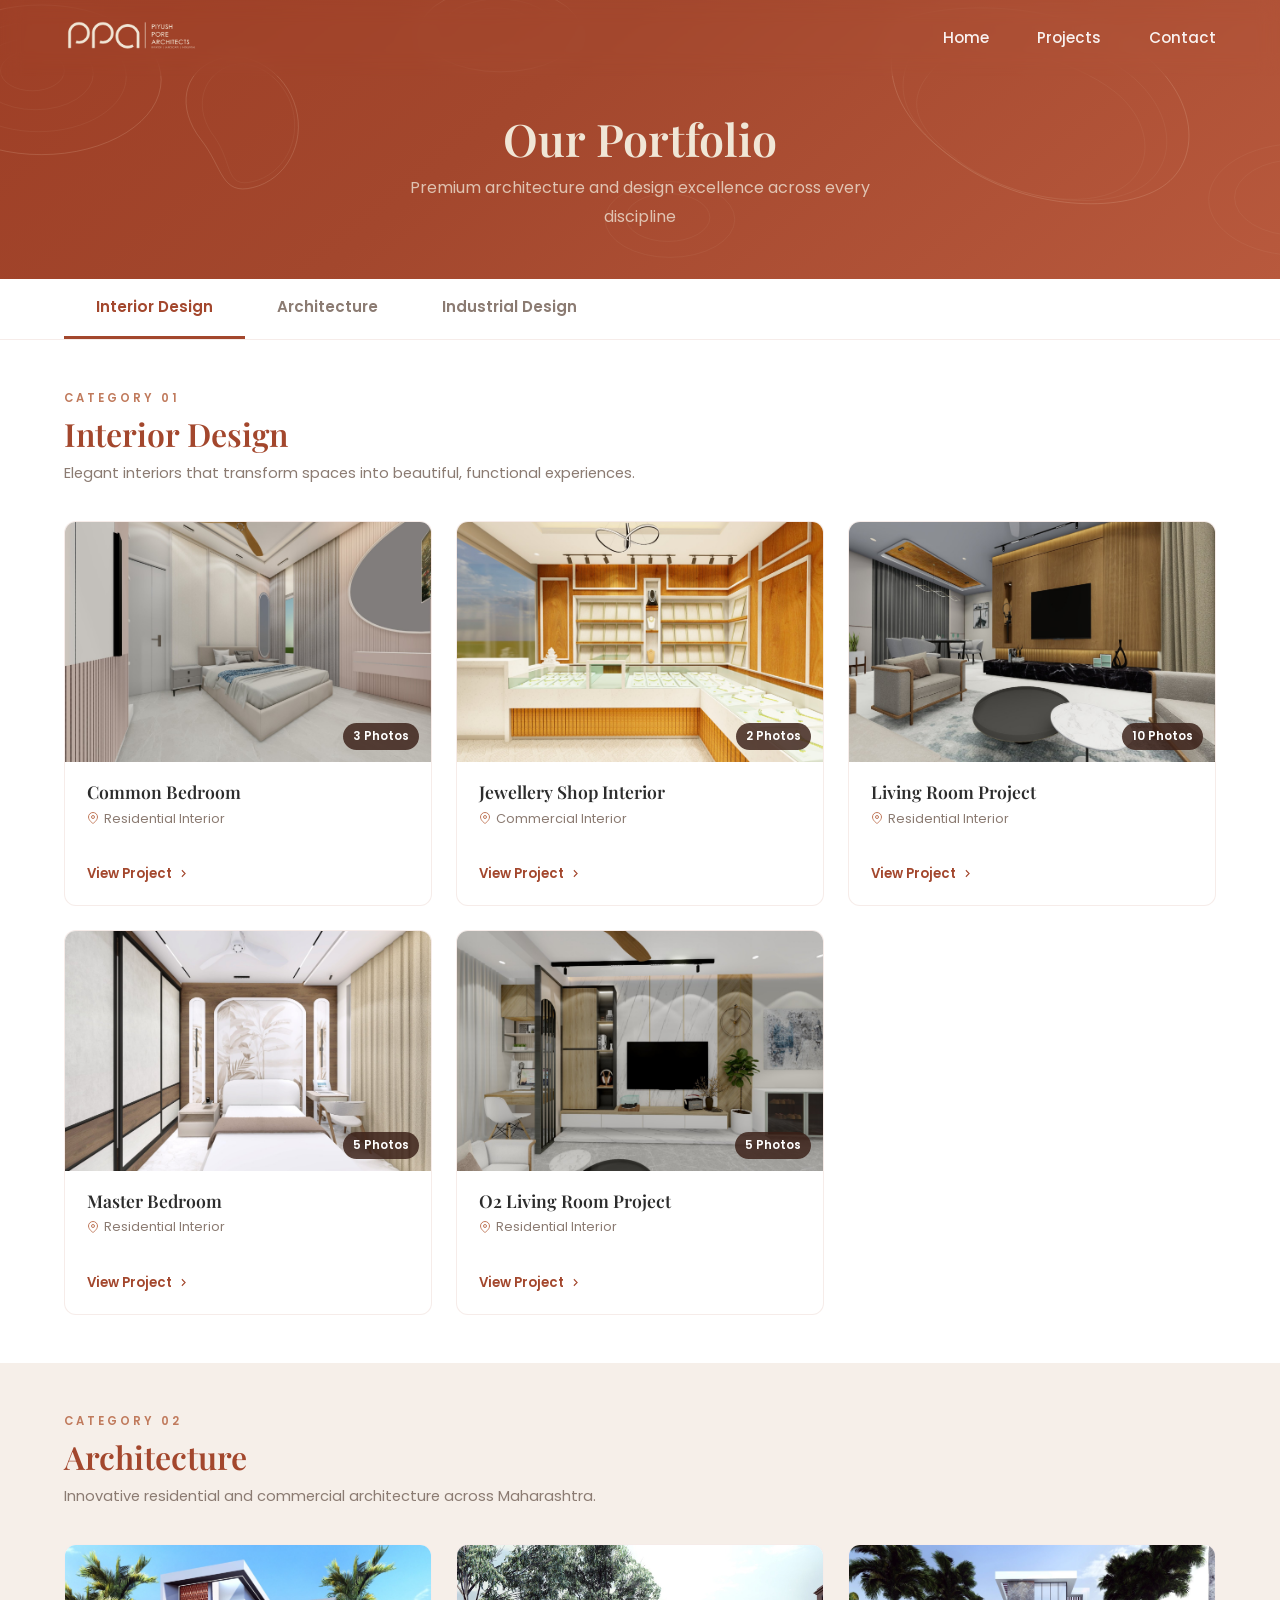
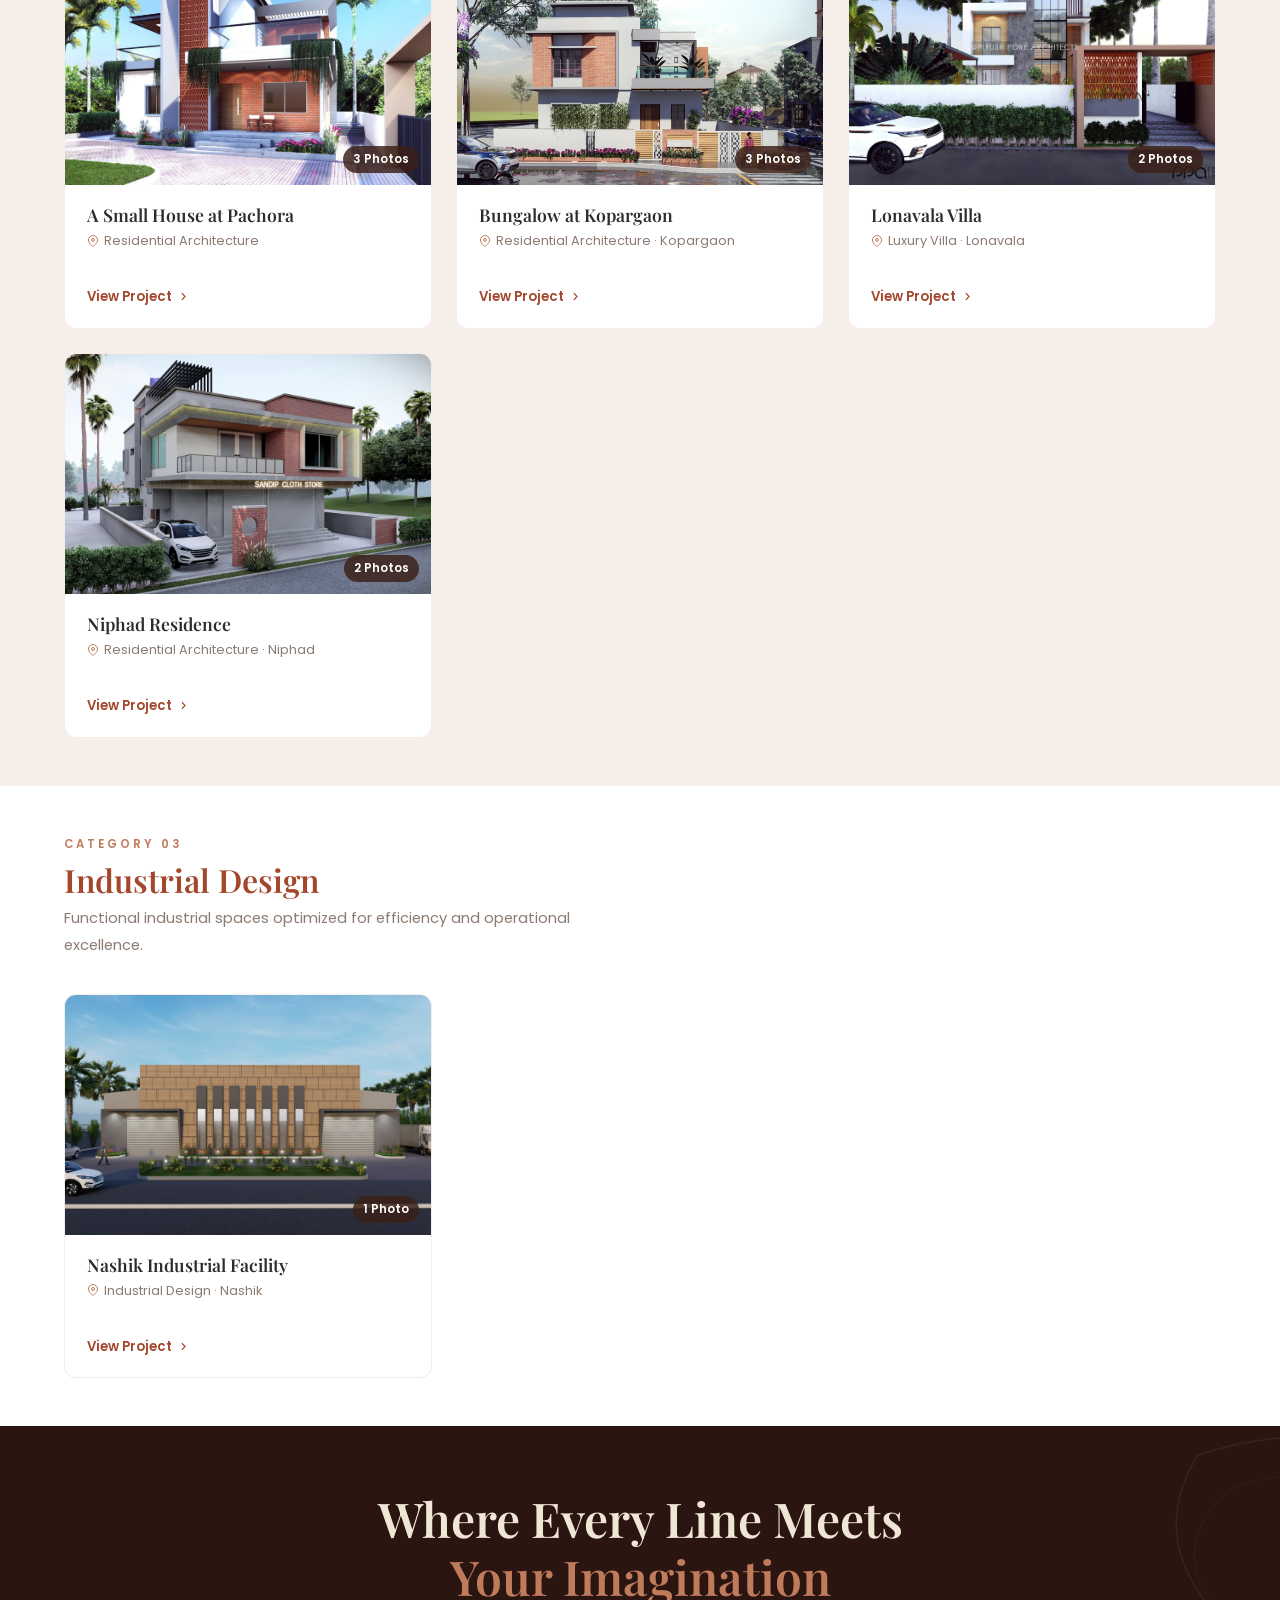
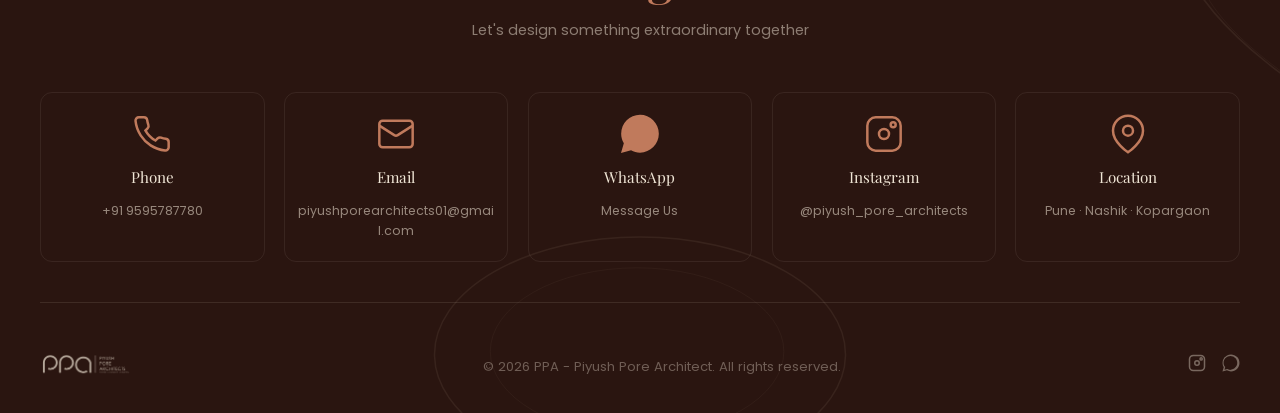
==== commit 3161a87a: "Version 3 with logo modification" ====
--- a/ppa-prod/projects.html
+++ b/ppa-prod/projects.html
@@ -188,16 +188,56 @@
 <!-- ══ CATEGORY SECTIONS — built from JS data ══ -->
 <div id="categorySections"></div>
 
-<!-- ══ FOOTER ══ -->
-<footer class="footer">
-  <div class="container footer-row">
-    <p>&copy; 2026 PPA - Piyush Pore Architect. All rights reserved.</p>
-    <div class="footer-links footer-icons">
-      <a href="tel:+919595787780" class="footer-link" aria-label="Call"><svg viewBox="0 0 24 24" fill="none" stroke="currentColor" stroke-width="2" width="20" height="20"><path d="M22 16.92v3a2 2 0 0 1-2.18 2 19.79 19.79 0 0 1-8.63-3.07 19.5 19.5 0 0 1-6-6 19.79 19.79 0 0 1-3.07-8.67A2 2 0 0 1 4.11 2h3a2 2 0 0 1 2 1.72 12.84 12.84 0 0 0 .7 2.81 2 2 0 0 1-.45 2.11L8.09 9.91a16 16 0 0 0 6 6l1.27-1.27a2 2 0 0 1 2.11-.45 12.84 12.84 0 0 0 2.81.7A2 2 0 0 1 22 16.92z"/></svg></a>
-      <a href="mailto:piyushporearchitects01@gmail.com?subject=Project%20Discussion" class="footer-link" aria-label="Email"><svg viewBox="0 0 24 24" fill="none" stroke="currentColor" stroke-width="2" width="20" height="20"><rect x="2" y="4" width="20" height="16" rx="2"/><path d="m22 7-8.97 5.7a1.94 1.94 0 0 1-2.06 0L2 7"/></svg></a>
-      <a href="https://wa.me/919595787780?text=Hello%20Piyush%20Pore%20Architects%2C%20I%20would%20like%20to%20discuss%20a%20project." class="footer-link" target="_blank" rel="noopener noreferrer" aria-label="WhatsApp"><svg viewBox="0 0 24 24" fill="currentColor" width="20" height="20"><path d="M20.1 3.9C17.9 1.7 15 .5 12 .5 5.8.5.7 5.6.7 11.9c0 2 .5 3.9 1.6 5.6L.6 23.4l6.02-1.58c1.6.9 3.5 1.36 5.38 1.36 6.2 0 11.3-5.1 11.3-11.3 0-3-1.2-5.9-3.4-8.06zM12 21.4c-1.68 0-3.31-.44-4.73-1.28l-.34-.2-3.56.93.94-3.46-.22-.35C2.62 15.45 2.1 13.76 2.1 11.9c0-5.05 4.1-9.15 9.15-9.15 2.43 0 4.72.94 6.43 2.64 1.71 1.71 2.65 3.98 2.65 6.43 0 5.05-4.1 9.15-9.15 9.15zm5.04-6.71c-.19-.09-1.13-.56-1.31-.62-.17-.06-.3-.09-.42.09-.13.17-.49.62-.6.75-.11.12-.22.14-.41.05s-1.17-.43-2.23-1.37c-.62-.53-1.04-1.18-1.16-1.38-.12-.19-.01-.3.09-.39.09-.09.19-.23.28-.35.09-.12.12-.2.19-.33.06-.13.03-.25-.02-.34-.05-.09-.42-1.02-.58-1.39-.15-.37-.3-.32-.42-.32-.11 0-.23-.01-.35-.01-.12 0-.31.05-.47.23-.16.18-.62.6-.62 1.47s.64 1.71.73 1.83c.09.12 1.25 1.91 3.03 2.68.42.18.75.29 1.01.37.42.13.81.11 1.11.07.34-.05 1.04-.43 1.19-.84.15-.41.15-.76.1-.84-.04-.07-.16-.12-.35-.21z"/></svg></a>
-      <a href="https://maps.google.com/?q=Pune+Nashik+Kopargaon+Maharashtra" target="_blank" rel="noopener noreferrer" class="footer-link" aria-label="Location"><svg viewBox="0 0 24 24" fill="none" stroke="currentColor" stroke-width="2" width="20" height="20"><path d="M21 10c0 7-9 13-9 13s-9-6-9-13a9 9 0 0 1 18 0z"/><circle cx="12" cy="10" r="3"/></svg></a>
-      <a href="https://www.instagram.com/piyush_pore_architects" target="_blank" rel="noopener noreferrer" class="footer-link" aria-label="Instagram"><svg viewBox="0 0 24 24" fill="none" stroke="currentColor" stroke-width="2" width="20" height="20"><rect x="2" y="2" width="20" height="20" rx="5"/><path d="M16 11.37a4 4 0 1 1-2.37-2.37"/><line x1="17.5" y1="6.5" x2="17.5" y2="6.5"/></svg></a>
+<!-- RICH FOOTER -->
+<footer class="rich-footer" id="contact" style="background:#2A1510;position:relative;overflow:hidden;padding:4rem 1.5rem 2rem;">
+  <div style="position:absolute;inset:0;pointer-events:none;overflow:hidden;opacity:0.07;">
+    <svg viewBox="0 0 1440 400" preserveAspectRatio="xMidYMid slice" xmlns="http://www.w3.org/2000/svg" style="width:100%;height:100%;position:absolute;inset:0;">
+      <ellipse cx="120" cy="100" rx="130" ry="85" fill="none" stroke="rgba(240,215,185,1)" stroke-width="1"/>
+      <ellipse cx="117" cy="97" rx="90" ry="60" fill="none" stroke="rgba(240,215,185,0.6)" stroke-width="0.65"/>
+      <ellipse cx="114" cy="94" rx="56" ry="37" fill="none" stroke="rgba(240,215,185,0.6)" stroke-width="0.65"/>
+      <path d="M1100,20 C1180,-8 1300,10 1360,60 C1420,110 1415,180 1360,204 C1305,228 1208,210 1148,162 C1090,116 1068,72 1100,20Z" fill="none" stroke="rgba(240,215,185,1)" stroke-width="1"/>
+      <path d="M1124,42 C1196,18 1296,36 1348,80 C1400,124 1394,184 1344,204 C1294,224 1204,205 1150,162 C1096,120 1078,80 1124,42Z" fill="none" stroke="rgba(240,215,185,0.6)" stroke-width="0.65"/>
+      <ellipse cx="720" cy="360" rx="140" ry="80" fill="none" stroke="rgba(240,215,185,1)" stroke-width="1"/>
+      <ellipse cx="718" cy="358" rx="100" ry="57" fill="none" stroke="rgba(240,215,185,0.6)" stroke-width="0.65"/>
+    </svg>
+  </div>
+  <div style="position:relative;z-index:2;max-width:1200px;margin:0 auto;">
+    <h2 style="font-family:'Playfair Display',serif;font-size:clamp(1.8rem,4vw,3rem);color:#F0E6D6;text-align:center;margin-bottom:0.8rem;line-height:1.2;">Where Every Line Meets<br><span style="color:#C07A5C;">Your Imagination</span></h2>
+    <p style="text-align:center;color:rgba(240,230,214,0.5);font-size:0.9rem;margin-bottom:3rem;font-family:'Poppins',sans-serif;">Let's design something extraordinary together</p>
+    <div style="display:grid;grid-template-columns:repeat(5,1fr);gap:1.2rem;margin-bottom:3rem;padding-bottom:2.5rem;border-bottom:1px solid rgba(240,230,214,0.1);">
+      <a href="tel:+919595787780" style="display:flex;flex-direction:column;align-items:center;text-align:center;gap:0.7rem;padding:1.3rem 0.8rem;border:1px solid rgba(240,230,214,0.08);border-radius:12px;transition:all 0.3s;text-decoration:none;" onmouseover="this.style.borderColor='rgba(192,122,92,0.4)';this.style.transform='translateY(-4px)'" onmouseout="this.style.borderColor='rgba(240,230,214,0.08)';this.style.transform='translateY(0)'">
+        <svg width="40" height="40" viewBox="0 0 24 24" fill="none" stroke="#C07A5C" stroke-width="1.5"><path d="M22 16.92v3a2 2 0 0 1-2.18 2 19.79 19.79 0 0 1-8.63-3.07 19.5 19.5 0 0 1-6-6 19.79 19.79 0 0 1-3.07-8.67A2 2 0 0 1 4.11 2h3a2 2 0 0 1 2 1.72 12.84 12.84 0 0 0 .7 2.81 2 2 0 0 1-.45 2.11L8.09 9.91a16 16 0 0 0 6 6l1.27-1.27a2 2 0 0 1 2.11-.45 12.84 12.84 0 0 0 2.81.7A2 2 0 0 1 22 16.92z"/></svg>
+        <span style="font-family:'Playfair Display',serif;font-size:0.95rem;color:#F0E6D6;">Phone</span>
+        <span style="font-size:0.78rem;color:rgba(240,230,214,0.55);font-family:'Poppins',sans-serif;">+91 9595787780</span>
+      </a>
+      <a href="mailto:piyushporearchitects01@gmail.com?subject=Project%20Discussion" style="display:flex;flex-direction:column;align-items:center;text-align:center;gap:0.7rem;padding:1.3rem 0.8rem;border:1px solid rgba(240,230,214,0.08);border-radius:12px;transition:all 0.3s;text-decoration:none;" onmouseover="this.style.borderColor='rgba(192,122,92,0.4)';this.style.transform='translateY(-4px)'" onmouseout="this.style.borderColor='rgba(240,230,214,0.08)';this.style.transform='translateY(0)'">
+        <svg width="40" height="40" viewBox="0 0 24 24" fill="none" stroke="#C07A5C" stroke-width="1.5"><rect x="2" y="4" width="20" height="16" rx="2"/><path d="m22 7-8.97 5.7a1.94 1.94 0 0 1-2.06 0L2 7"/></svg>
+        <span style="font-family:'Playfair Display',serif;font-size:0.95rem;color:#F0E6D6;">Email</span>
+        <span style="font-size:0.78rem;color:rgba(240,230,214,0.55);font-family:'Poppins',sans-serif;word-break:break-all;">piyushporearchitects01@gmail.com</span>
+      </a>
+      <a href="https://wa.me/919595787780?text=Hello%20Piyush%20Pore%20Architects%2C%20I%20would%20like%20to%20discuss%20a%20project." target="_blank" rel="noopener noreferrer" style="display:flex;flex-direction:column;align-items:center;text-align:center;gap:0.7rem;padding:1.3rem 0.8rem;border:1px solid rgba(240,230,214,0.08);border-radius:12px;transition:all 0.3s;text-decoration:none;" onmouseover="this.style.borderColor='rgba(192,122,92,0.4)';this.style.transform='translateY(-4px)'" onmouseout="this.style.borderColor='rgba(240,230,214,0.08)';this.style.transform='translateY(0)'">
+        <svg width="40" height="40" viewBox="0 0 24 24" fill="#C07A5C"><path d="M20.1 3.9C17.9 1.7 15 .5 12 .5 5.8.5.7 5.6.7 11.9c0 2 .5 3.9 1.6 5.6L.6 23.4l6.02-1.58c1.6.9 3.5 1.36 5.38 1.36 6.2 0 11.3-5.1 11.3-11.3 0-3-1.2-5.9-3.4-8.06z"/></svg>
+        <span style="font-family:'Playfair Display',serif;font-size:0.95rem;color:#F0E6D6;">WhatsApp</span>
+        <span style="font-size:0.78rem;color:rgba(240,230,214,0.55);font-family:'Poppins',sans-serif;">Message Us</span>
+      </a>
+      <a href="https://www.instagram.com/piyush_pore_architects" target="_blank" rel="noopener noreferrer" style="display:flex;flex-direction:column;align-items:center;text-align:center;gap:0.7rem;padding:1.3rem 0.8rem;border:1px solid rgba(240,230,214,0.08);border-radius:12px;transition:all 0.3s;text-decoration:none;" onmouseover="this.style.borderColor='rgba(192,122,92,0.4)';this.style.transform='translateY(-4px)'" onmouseout="this.style.borderColor='rgba(240,230,214,0.08)';this.style.transform='translateY(0)'">
+        <svg width="40" height="40" viewBox="0 0 24 24" fill="none" stroke="#C07A5C" stroke-width="1.5"><rect x="2" y="2" width="20" height="20" rx="5"/><circle cx="12" cy="12" r="3"/><circle cx="17.5" cy="6.5" r="1.5"/></svg>
+        <span style="font-family:'Playfair Display',serif;font-size:0.95rem;color:#F0E6D6;">Instagram</span>
+        <span style="font-size:0.78rem;color:rgba(240,230,214,0.55);font-family:'Poppins',sans-serif;">@piyush_pore_architects</span>
+      </a>
+      <a href="https://maps.google.com/?q=Pune+Nashik+Kopargaon+Maharashtra" target="_blank" rel="noopener noreferrer" style="display:flex;flex-direction:column;align-items:center;text-align:center;gap:0.7rem;padding:1.3rem 0.8rem;border:1px solid rgba(240,230,214,0.08);border-radius:12px;transition:all 0.3s;text-decoration:none;" onmouseover="this.style.borderColor='rgba(192,122,92,0.4)';this.style.transform='translateY(-4px)'" onmouseout="this.style.borderColor='rgba(240,230,214,0.08)';this.style.transform='translateY(0)'">
+        <svg width="40" height="40" viewBox="0 0 24 24" fill="none" stroke="#C07A5C" stroke-width="1.5"><path d="M21 10c0 7-9 13-9 13s-9-6-9-13a9 9 0 0 1 18 0z"/><circle cx="12" cy="10" r="3"/></svg>
+        <span style="font-family:'Playfair Display',serif;font-size:0.95rem;color:#F0E6D6;">Location</span>
+        <span style="font-size:0.78rem;color:rgba(240,230,214,0.55);font-family:'Poppins',sans-serif;">Pune · Nashik · Kopargaon</span>
+      </a>
+    </div>
+    <div style="display:flex;align-items:center;justify-content:space-between;flex-wrap:wrap;gap:1rem;">
+      <img src="assets/images/logo_cream.png" alt="PPA" style="height:30px;width:auto;opacity:0.7;" width="120" height="30">
+      <p style="color:rgba(240,230,214,0.35);font-size:0.82rem;font-family:'Poppins',sans-serif;margin:0;">&copy; 2026 PPA - Piyush Pore Architect. All rights reserved.</p>
+      <div style="display:flex;gap:1rem;">
+        <a href="https://www.instagram.com/piyush_pore_architects" target="_blank" rel="noopener noreferrer" style="color:rgba(240,230,214,0.4);" onmouseover="this.style.color='#C07A5C'" onmouseout="this.style.color='rgba(240,230,214,0.4)'"><svg width="18" height="18" viewBox="0 0 24 24" fill="none" stroke="currentColor" stroke-width="2"><rect x="2" y="2" width="20" height="20" rx="5"/><circle cx="12" cy="12" r="3"/><circle cx="17.5" cy="6.5" r="1.5"/></svg></a>
+        <a href="https://wa.me/919595787780" target="_blank" rel="noopener noreferrer" style="color:rgba(240,230,214,0.4);" onmouseover="this.style.color='#C07A5C'" onmouseout="this.style.color='rgba(240,230,214,0.4)'"><svg width="18" height="18" viewBox="0 0 24 24" fill="currentColor"><path d="M20.1 3.9C17.9 1.7 15 .5 12 .5 5.8.5.7 5.6.7 11.9c0 2 .5 3.9 1.6 5.6L.6 23.4l6.02-1.58c1.6.9 3.5 1.36 5.38 1.36 6.2 0 11.3-5.1 11.3-11.3 0-3-1.2-5.9-3.4-8.06zM12 21.4c-1.68 0-3.31-.44-4.73-1.28l-.34-.2-3.56.93.94-3.46-.22-.35C2.62 15.45 2.1 13.76 2.1 11.9c0-5.05 4.1-9.15 9.15-9.15 2.43 0 4.72.94 6.43 2.64 1.71 1.71 2.65 3.98 2.65 6.43 0 5.05-4.1 9.15-9.15 9.15z"/></svg></a>
+      </div>
     </div>
   </div>
 </footer>
@@ -289,17 +329,17 @@
     id:'architecture', label:'Category 02', title:'Architecture',
     desc:'Innovative residential and commercial architecture across Maharashtra.',
     projects:[
-      { id:'jadhav-villa', name:'Jadhav Villa', meta:'Residential Architecture',
+      { id:'jadhav-villa', name:'A Small House at Pachora', meta:'Residential Architecture',
         cover:'assets/images/architecture1_jadhavvilla.jpeg',
         images:[
-          {src:'assets/images/architecture1_jadhavvilla.jpeg',label:'Jadhav Villa — Front'},
-          {src:'assets/images/architecture2.jpeg',label:'Jadhav Villa — Gate'},
-          {src:'assets/images/final_post.jpeg',label:'Jadhav Villa — Elevation'},
-        ]},
-      { id:'kopargaon', name:'Kopargaon Bungalow', meta:'Residential Architecture · Kopargaon',
+          {src:'assets/images/architecture1_jadhavvilla.jpeg',label:'A Small House at Pachora — Front'},
+          {src:'assets/images/architecture2.jpeg',label:'A Small House at Pachora — Gate'},
+          {src:'assets/images/final_post.jpeg',label:'A Small House at Pachora — Elevation'},
+        ]},
+      { id:'kopargaon', name:'Bungalow at Kopargaon', meta:'Residential Architecture · Kopargaon',
         cover:'assets/images/kopb1.jpeg',
         images:[
-          {src:'assets/images/kopb1.jpeg',label:'Kopargaon Bungalow'},
+          {src:'assets/images/kopb1.jpeg',label:'Bungalow at Kopargaon'},
           {src:'assets/images/kopb2.jpeg',label:'View 2'},
           {src:'assets/images/kopb3.jpeg',label:'View 3'},
         ]},
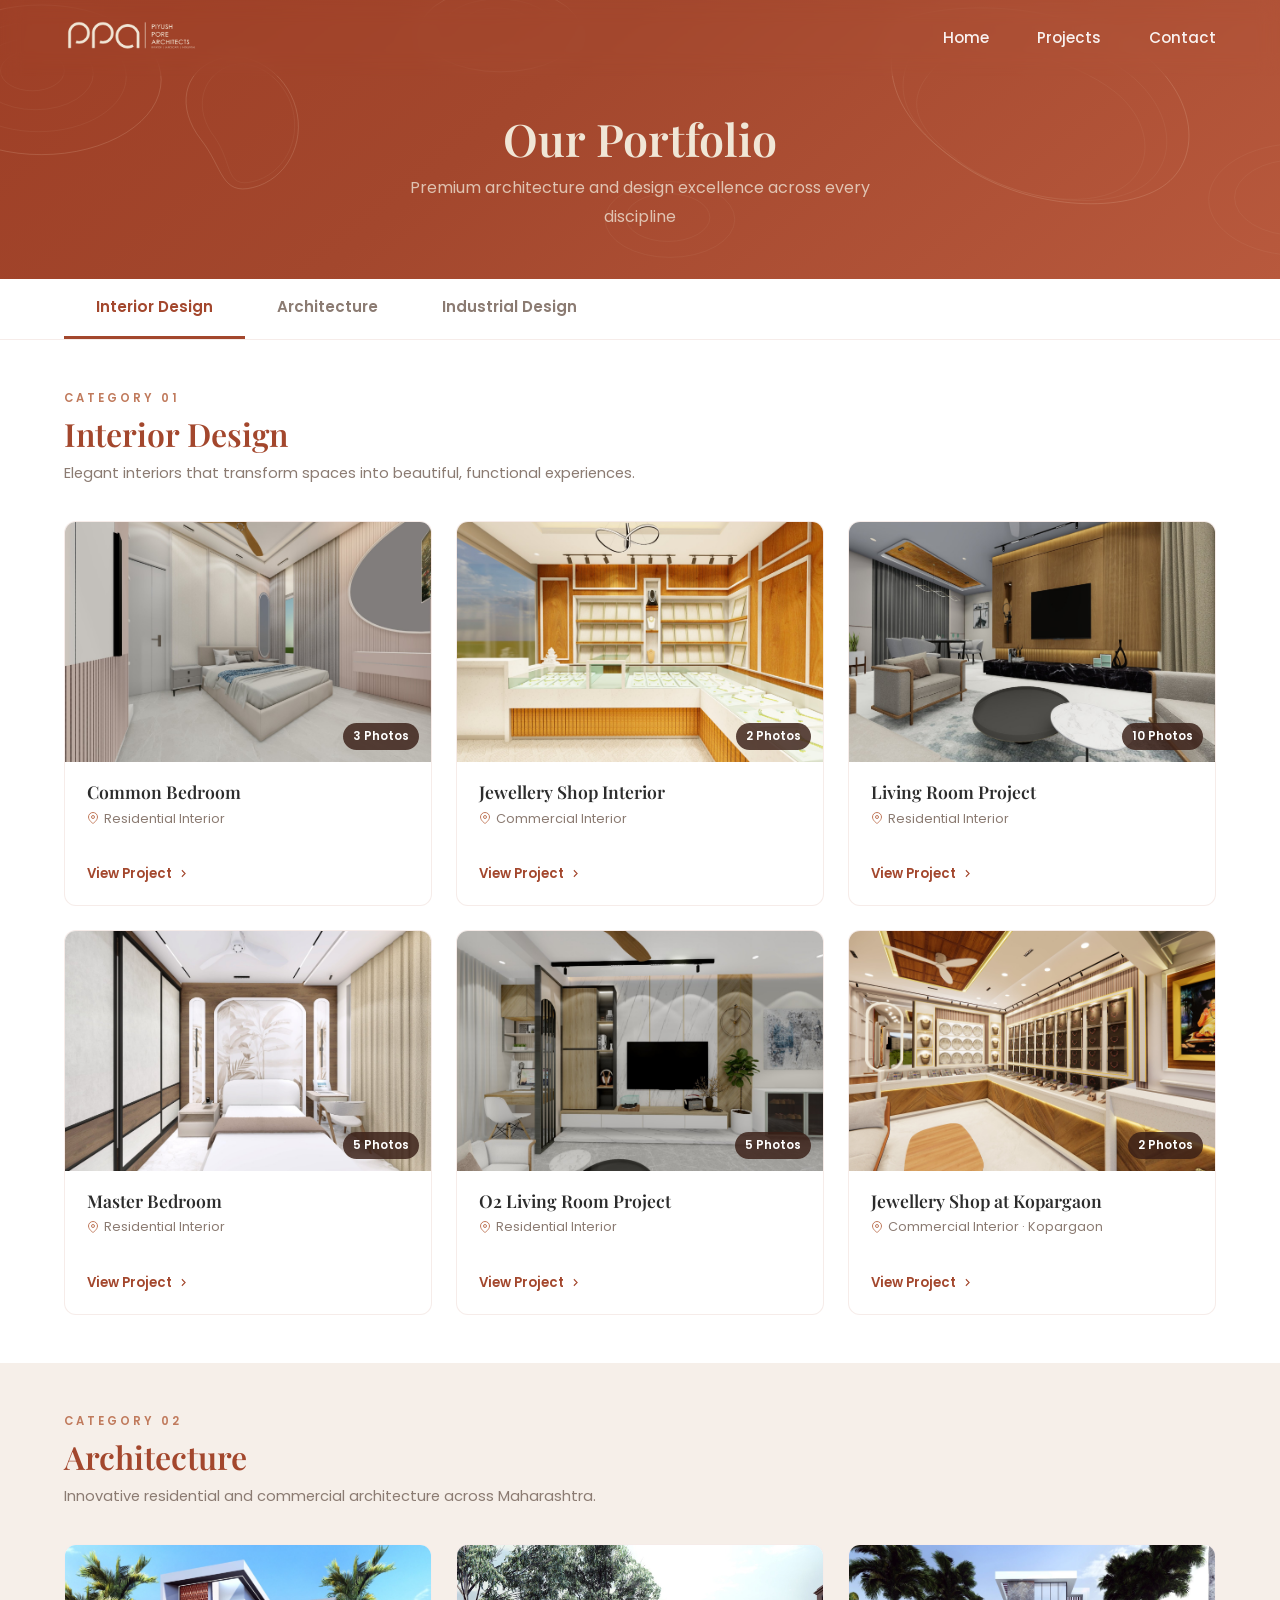
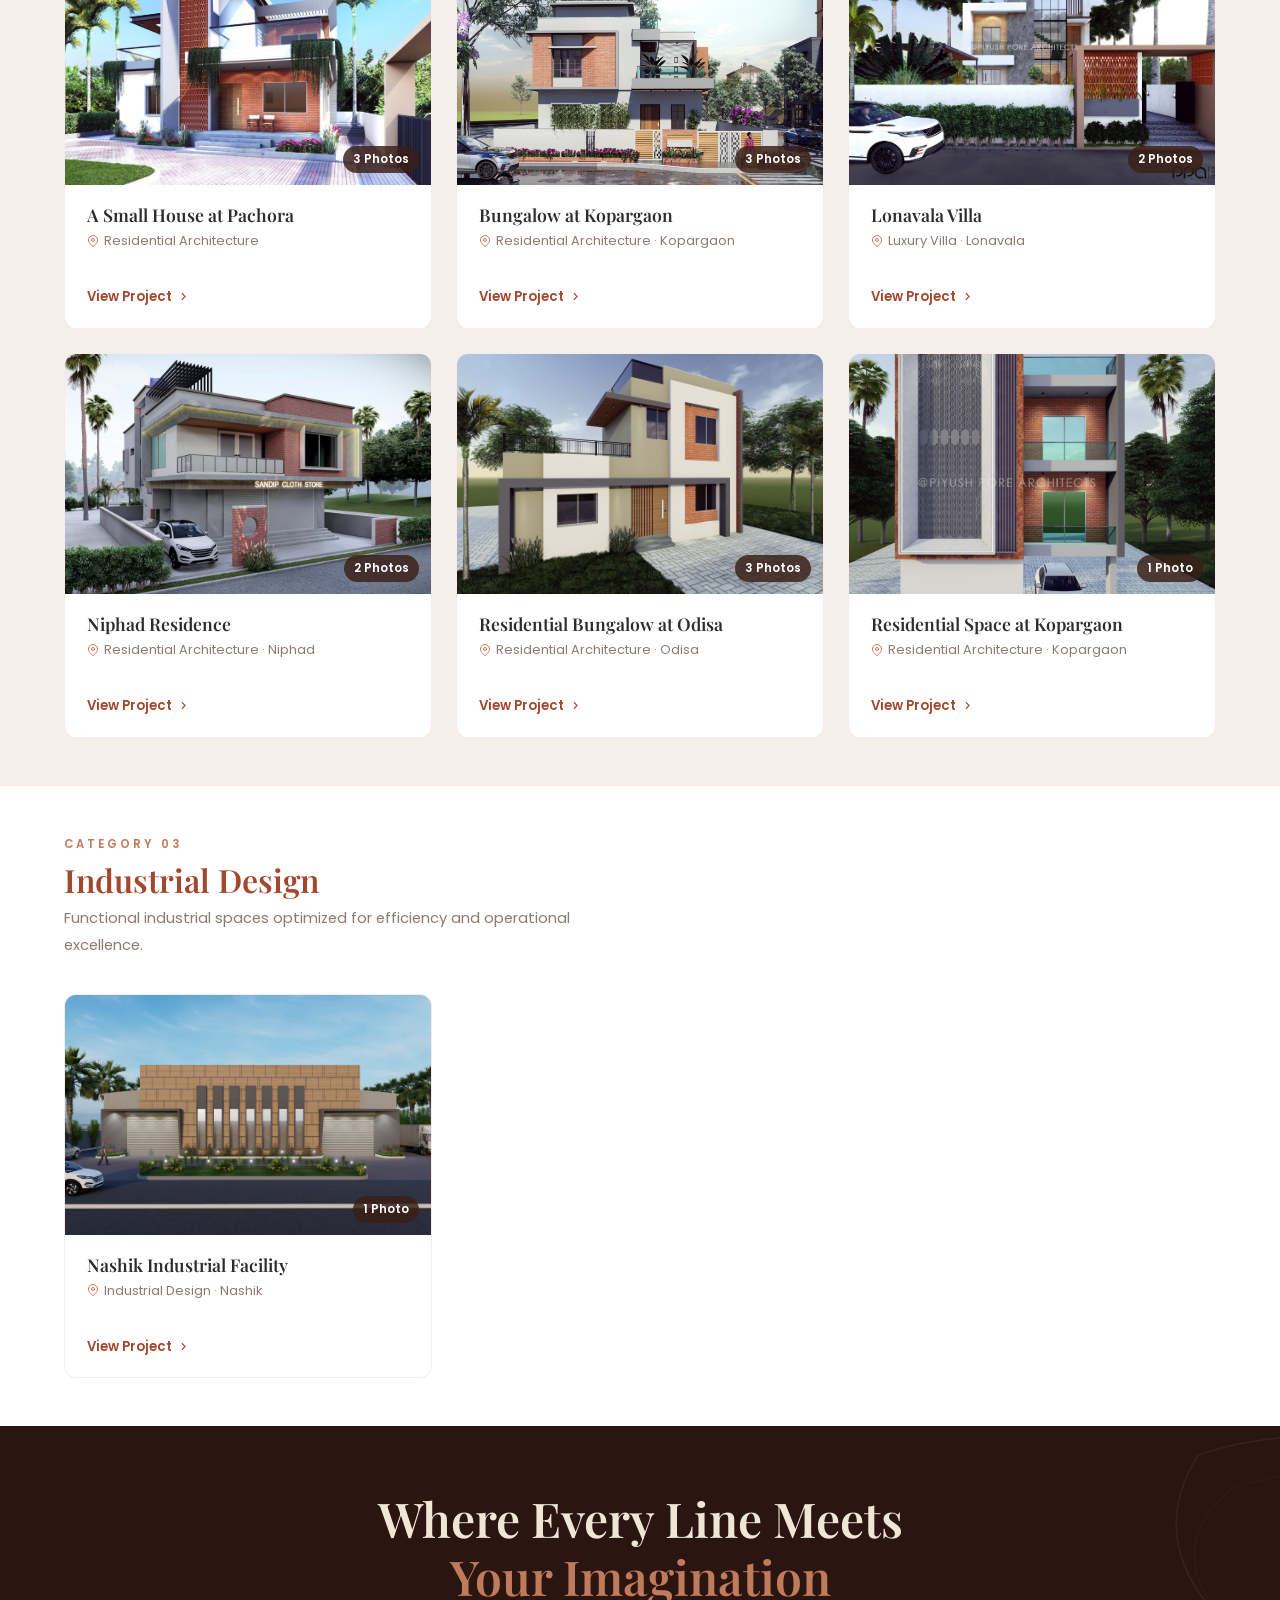
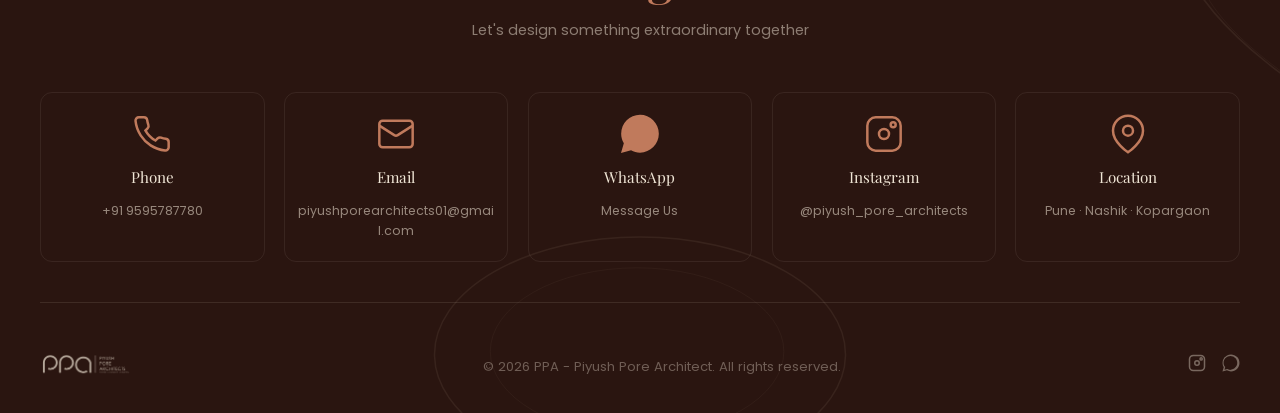
==== commit 404b2034: "New 3 Projects Added" ====
--- a/ppa-prod/projects.html
+++ b/ppa-prod/projects.html
@@ -322,6 +322,12 @@
           {src:'assets/images/interior22_living_room_o2.jpeg',label:'O2 Living Room'},
           {src:'assets/images/interior23_living_room_o2.jpeg',label:'O2 Living Room'},
         ]},
+      { id:'jewellery-shop-kopargaon', name:'Jewellery Shop at Kopargaon', meta:'Commercial Interior · Kopargaon',
+        cover:'assets/images/jwellery_shop_kopargoan_01.png',
+        images:[
+          {src:'assets/images/jwellery_shop_kopargoan_01.png',label:'Jewellery Shop at Kopargaon — View 1'},
+          {src:'assets/images/jwellery_shop_kopargoan_02.png',label:'Jewellery Shop at Kopargaon — View 2'},
+        ]},
       /* ADD NEW INTERIOR PROJECT HERE */
     ]
   },
@@ -354,6 +360,18 @@
         images:[
           {src:'assets/images/niphad1.jpeg',label:'Niphad Residence'},
           {src:'assets/images/niphad2.jpeg',label:'View 2'},
+        ]},
+      { id:'bungalow-odisa', name:'Residential Bungalow at Odisa', meta:'Residential Architecture · Odisa',
+        cover:'assets/images/residential_bungalow_odisa_01.jpeg',
+        images:[
+          {src:'assets/images/residential_bungalow_odisa_01.jpeg',label:'Residential Bungalow at Odisa — View 1'},
+          {src:'assets/images/residential_bungalow_odisa_02.jpeg',label:'Residential Bungalow at Odisa — View 2'},
+          {src:'assets/images/residential_bungalow_odisa_03.jpeg',label:'Residential Bungalow at Odisa — View 3'},
+        ]},
+      { id:'residential-kopargaon', name:'Residential Space at Kopargaon', meta:'Residential Architecture · Kopargaon',
+        cover:'assets/images/residential_space_kopargoan.jpeg',
+        images:[
+          {src:'assets/images/residential_space_kopargoan.jpeg',label:'Residential Space at Kopargaon'},
         ]},
       /* ADD NEW ARCHITECTURE PROJECT HERE */
     ]
--- a/ppa-prod/assets/css/style.css
+++ b/ppa-prod/assets/css/style.css
@@ -1,1107 +1,906 @@
-/* ============================================
-  PPA ARCHITECT - PREMIUM DESIGN SYSTEM
-  Luxury Architecture Studio
-  Terracotta + Warm Beige Palette
-  ============================================ */
-
-:root {
-    /* Color Palette */
-    --primary: #A3472D;
-    --secondary: #E8D5C4;
-    --dark: #3A1F16;
-    --accent: #C07A5C;
-    --light: #F6EFE9;
-    --white: #FFFFFF;
-    --text: #2C2C2C;
-    --gray: #8B7B72;
-    
-    /* Typography */
-    --font-serif: 'Playfair Display', serif;
-    --font-sans: 'Poppins', sans-serif;
-    
-    /* Spacing */
-    --spacing-xs: 0.5rem;
-    --spacing-sm: 1rem;
-    --spacing-md: 1.5rem;
-    --spacing-lg: 2rem;
-    --spacing-xl: 3rem;
-    --spacing-xxl: 4rem;
-    
-    /* Borders & Radius */
-    --border-radius-sm: 4px;
-    --border-radius-md: 8px;
-    --border-radius-lg: 12px;
-    
-    /* Transitions */
-    --transition: 0.3s ease;
-    --transition-slow: 0.6s ease;
-    
-    /* Shadows */
-    --shadow-sm: 0 2px 8px rgba(0, 0, 0, 0.08);
-    --shadow-md: 0 8px 24px rgba(0, 0, 0, 0.12);
-    --shadow-lg: 0 16px 40px rgba(0, 0, 0, 0.15);
-}
-
-/* ============================================
-   RESET & BASE STYLES
-   ============================================ */
-
-* {
-    margin: 0;
-    padding: 0;
-    box-sizing: border-box;
-}
-
-html {
-    scroll-behavior: smooth;
-}
-
-body {
-    font-family: var(--font-sans);
-    color: var(--text);
-    background: var(--white);
-    line-height: 1.6;
-    overflow-x: hidden;
-}
-
-img {
-    max-width: 100%;
-    height: auto;
-    display: block;
-}
-
-a {
-    text-decoration: none;
-    color: inherit;
-    transition: color var(--transition);
-}
-
-button {
-    border: none;
-    background: none;
-    cursor: pointer;
-    font-family: inherit;
-}
-
-.container {
-    width: 100%;
-    max-width: 1200px;
-    margin: 0 auto;
-    padding: 0 var(--spacing-md);
-}
-
-/* ============================================
-   TYPOGRAPHY
-   ============================================ */
-
-h1, h2, h3, h4, h5, h6 {
-    font-family: var(--font-serif);
-    font-weight: 600;
-    line-height: 1.2;
-    color: var(--text);
-}
-
-h1 {
-    font-size: 4rem;
-    margin-bottom: var(--spacing-md);
-}
-
-h2 {
-    font-size: 2.5rem;
-    margin-bottom: var(--spacing-md);
-}
-
-h3 {
-    font-size: 1.5rem;
-    margin-bottom: var(--spacing-sm);
-}
-
-p {
-    font-size: 1rem;
-    color: var(--gray);
-    line-height: 1.8;
-    margin-bottom: var(--spacing-md);
-}
-
-/* ============================================
-   NAVIGATION
-   ============================================ */
-
-.navbar {
-    position: fixed;
-    top: 0;
-    left: 0;
-    right: 0;
-    z-index: 100;
-    background: transparent;
-    backdrop-filter: blur(10px);
-    padding: var(--spacing-md) 0;
-    transition: background var(--transition-slow);
-}
-
-.navbar.scrolled {
-    background: rgba(246, 239, 233, 0.98);
-    box-shadow: var(--shadow-sm);
-}
-
-.nav-wrapper {
-    display: flex;
-    justify-content: space-between;
-    align-items: center;
-}
-
-.logo {
-    font-size: 1.3rem;
-    font-weight: 700;
-    font-family: var(--font-serif);
-    letter-spacing: 2px;
-    color: var(--primary);
-    cursor: pointer;
-}
-
-.menu-toggle {
-    display: none;
-    flex-direction: column;
-    gap: 5px;
-    cursor: pointer;
-}
-
-.menu-toggle span {
-    width: 24px;
-    height: 2px;
-    background: var(--primary);
-    border-radius: 1px;
-    transition: all var(--transition);
-}
-
-.menu-toggle.active span:nth-child(1) {
-    transform: rotate(45deg) translate(10px, 10px);
-}
-
-.menu-toggle.active span:nth-child(2) {
-    opacity: 0;
-}
-
-.menu-toggle.active span:nth-child(3) {
-    transform: rotate(-45deg) translate(8px, -8px);
-}
-
-.nav-menu {
-    display: flex;
-    list-style: none;
-    gap: 3rem;
-}
-
-.nav-link {
-    font-size: 0.95rem;
-    font-weight: 500;
-    color: var(--text);
-    position: relative;
-}
-
-.nav-link::after {
-    content: '';
-    position: absolute;
-    bottom: -5px;
-    left: 0;
-    width: 0;
-    height: 2px;
-    background: var(--primary);
-    transition: width var(--transition-slow);
-}
-
-.nav-link:hover::after {
-    width: 100%;
-}
-
-/* ============================================
-   HERO SECTION
-   ============================================ */
-
-.hero {
-    margin-top: 80px;
-    padding: var(--spacing-xxl) var(--spacing-md);
-    min-height: 85vh;
-    display: flex;
-    align-items: center;
-    justify-content: center;
-    background: linear-gradient(135deg, var(--primary) 0%, var(--accent) 100%);
-    position: relative;
-    overflow: hidden;
-}
-
-.hero-pattern {
-    position: absolute;
-    inset: 0;
-    background: 
-        repeating-linear-gradient(0deg, transparent, transparent 2px, rgba(255, 255, 255, 0.03) 2px, rgba(255, 255, 255, 0.03) 4px),
-        repeating-linear-gradient(90deg, transparent, transparent 2px, rgba(255, 255, 255, 0.02) 2px, rgba(255, 255, 255, 0.02) 4px),
-        radial-gradient(circle at 15% 40%, rgba(255, 255, 255, 0.08) 0%, transparent 60%),
-        radial-gradient(circle at 85% 85%, rgba(255, 255, 255, 0.06) 0%, transparent 60%);
-    pointer-events: none;
-}
-
-.hero-content {
-    text-align: center;
-    z-index: 2;
-    max-width: 800px;
-}
-
-.hero-title {
-    font-size: 4.5rem;
-    color: var(--white);
-    margin-bottom: var(--spacing-md);
-    font-weight: 700;
-}
-
-.hero-divider {
-    width: 80px;
-    height: 3px;
-    background: var(--secondary);
-    margin: var(--spacing-md) auto;
-    border-radius: 2px;
-}
-
-.hero-subtitle {
-    font-size: 1.3rem;
-    color: rgba(255, 255, 255, 0.9);
-    margin-bottom: var(--spacing-md);
-    font-weight: 300;
-    letter-spacing: 1px;
-}
-
-.hero-services {
-    font-size: 1rem;
-    color: var(--secondary);
-    letter-spacing: 2px;
-    margin-bottom: var(--spacing-xl);
-    font-family: var(--font-serif);
-}
-
-.hero-cta {
-    display: flex;
-    gap: var(--spacing-md);
-    justify-content: center;
-    flex-wrap: wrap;
-    margin-bottom: var(--spacing-lg);
-}
-
-.hero-secondary {
-    margin-top: var(--spacing-lg);
-}
-
-.link-arrow {
-    display: inline-flex;
-    align-items: center;
-    gap: var(--spacing-sm);
-    color: var(--white);
-    font-weight: 600;
-    font-size: 1rem;
-    transition: all var(--transition);
-    position: relative;
-}
-
-.link-arrow:hover {
-    transform: translateX(5px);
-}
-
-.link-arrow svg {
-    width: 20px;
-    height: 20px;
-}
-
-/* ============================================
-   BUTTONS
-   ============================================ */
-
-.btn {
-    display: inline-flex;
-    align-items: center;
-    justify-content: center;
-    gap: var(--spacing-sm);
-    padding: 0.9rem 2rem;
-    border-radius: var(--border-radius-lg);
-    font-size: 0.95rem;
-    font-weight: 600;
-    transition: all var(--transition-slow);
-    cursor: pointer;
-    border: 2px solid transparent;
-}
-
-.btn-icon {
-    width: 18px;
-    height: 18px;
-}
-
-.btn-primary {
-    background: var(--dark);
-    color: var(--white);
-    border: 2px solid var(--dark);
-}
-
-.btn-primary:hover {
-    background: var(--primary);
-    border-color: var(--primary);
-    transform: translateY(-2px);
-    box-shadow: var(--shadow-md);
-}
-
-.btn-outline {
-    background: transparent;
-    color: var(--white);
-    border: 2px solid var(--white);
-}
-
-.btn-outline:hover {
-    background: var(--white);
-    color: var(--primary);
-    transform: translateY(-2px);
-}
-
-/* ============================================
-   ABOUT SECTION
-   ============================================ */
-
-.about {
-    padding: var(--spacing-xxl) var(--spacing-md);
-    background: var(--white);
-}
-
-.about-content {
-    max-width: 750px;
-    margin: 0 auto;
-    text-align: center;
-}
-
-.about-text {
-    font-size: 1.1rem;
-    line-height: 1.9;
-    color: var(--gray);
-}
-
-/* ============================================
-   SERVICES SECTION
-   ============================================ */
-
-.services {
-    padding: var(--spacing-xxl) var(--spacing-md);
-    background: var(--light);
-}
-
-.services-grid {
-    display: grid;
-    grid-template-columns: repeat(3, 1fr);
-    gap: var(--spacing-lg);
-    margin-top: var(--spacing-xl);
-}
-
-.service-card {
-    padding: var(--spacing-lg);
-    background: var(--white);
-    border: 1px solid rgba(163, 71, 45, 0.1);
-    border-radius: var(--border-radius-md);
-    text-align: center;
-    transition: all var(--transition-slow);
-}
-
-.service-card:hover {
-    border-color: var(--primary);
-    box-shadow: var(--shadow-lg);
-    transform: translateY(-5px);
-}
-
-.service-card h3 {
-    margin-bottom: var(--spacing-md);
-    color: var(--primary);
-}
-
-.service-card p {
-    font-size: 0.95rem;
-    color: var(--gray);
-}
-
-/* ============================================
-   CONTACT SECTION
-   ============================================ */
-
-.contact {
-    padding: var(--spacing-xxl) var(--spacing-md);
-    background: var(--white);
-}
-
-.contact-title {
-    text-align: center;
-    margin-bottom: var(--spacing-xxl);
-}
-
-.contact-grid {
-    display: grid;
-    grid-template-columns: repeat(5, 1fr);
-    gap: var(--spacing-lg);
-    max-width: 1200px;
-    margin: 0 auto;
-    justify-items: center;
-}
-
-.contact-card {
-    width: 100%;
-    min-height: 180px;
-    display: flex;
-    flex-direction: column;
-    justify-content: center;
-    align-items: center;
-    text-align: center;
-}
-
-.contact-card a,
-.contact-card p {
-    word-break: break-word;
-}
-
-.contact-card {
-    text-align: center;
-    padding: 1.6rem;
-    border: 1px solid rgba(163, 71, 45, 0.2);
-    border-radius: 12px;
-    transition: all 0.3s ease;
-    background: rgba(255, 255, 255, 0.95);
-}
-
-.contact-card:hover {
-    transform: translateY(-5px);
-    border-color: var(--primary);
-    box-shadow: 0 10px 25px rgba(0, 0, 0, 0.08);
-}
-
-.contact-icon {
-    width: 40px;
-    height: 40px;
-    margin: 0 auto var(--spacing-md);
-    color: var(--primary);
-    stroke-width: 1.5;
-}
-
-.contact-card h3 {
-    color: var(--primary);
-    margin-bottom: var(--spacing-sm);
-}
-
-.contact-link {
-    color: var(--text);
-    font-weight: 600;
-    transition: color var(--transition);
-    cursor: pointer;
-}
-
-.contact-link:hover {
-    color: var(--primary);
-}
-
-/* ============================================
-   PROJECTS SECTION
-   ============================================ */
-
-.projects-hero {
-    margin-top: 80px;
-    padding: var(--spacing-xxl) var(--spacing-md);
-    background: linear-gradient(135deg, var(--light) 0%, rgba(232, 213, 196, 0.5) 100%);
-}
-
-.projects-hero h1 {
-    text-align: center;
-    color: var(--primary);
-    margin-bottom: var(--spacing-md);
-}
-
-.projects-hero p {
-    text-align: center;
-    color: var(--gray);
-    max-width: 600px;
-    margin: 0 auto;
-}
-
-/* ============================================
-   FILTERS
-   ============================================ */
-
-.filters-section {
-    padding: var(--spacing-lg) var(--spacing-md);
-    background: var(--white);
-    border-bottom: 1px solid rgba(163, 71, 45, 0.1);
-}
-
-.filters {
-    display: flex;
-    gap: var(--spacing-md);
-    justify-content: center;
-    flex-wrap: wrap;
-}
-
-.filter-btn {
-    padding: 0.7rem 1.8rem;
-    border: 2px solid var(--primary);
-    background: transparent;
-    color: var(--primary);
-    border-radius: var(--border-radius-lg);
-    font-size: 0.95rem;
-    font-weight: 600;
-    cursor: pointer;
-    transition: all var(--transition-slow);
-}
-
-.filter-btn:hover {
-    background: var(--primary);
-    color: var(--white);
-}
-
-.filter-btn.active {
-    background: var(--primary);
-    color: var(--white);
-}
-
-/* ============================================
-   GALLERY GRID
-   ============================================ */
-
-.gallery-section {
-    padding: var(--spacing-xxl) var(--spacing-md);
-    background: var(--white);
-}
-
-.gallery-grid {
-    display: grid;
-    grid-template-columns: repeat(3, 1fr);
-    gap: var(--spacing-lg);
-    margin-top: var(--spacing-lg);
-}
-
-.gallery-item {
-    position: relative;
-    height: 350px;
-    border-radius: var(--border-radius-md);
-    overflow: hidden;
-    cursor: pointer;
-    transition: all var(--transition-slow);
-    opacity: 1;
-}
-
-.gallery-item.hidden {
-    display: none;
-}
-
-.gallery-item img {
-    width: 100%;
-    height: 100%;
-    object-fit: cover;
-    transition: transform var(--transition-slow);
-}
-
-.gallery-item:hover img {
-    transform: scale(1.08);
-}
-
-.gallery-overlay {
-    position: absolute;
-    inset: 0;
-    background: linear-gradient(180deg, transparent 0%, rgba(58, 31, 22, 0.9) 100%);
-    color: var(--white);
-    display: flex;
-    flex-direction: column;
-    justify-content: flex-end;
-    padding: var(--spacing-lg);
-    opacity: 0;
-    transition: opacity var(--transition-slow);
-}
-
-.gallery-item:hover .gallery-overlay {
-    opacity: 1;
-}
-
-.gallery-overlay h3 {
-    color: var(--white);
-    margin-bottom: var(--spacing-sm);
-    font-size: 1.3rem;
-}
-
-.gallery-overlay p {
-    color: rgba(255, 255, 255, 0.85);
-    font-size: 0.9rem;
-    margin: 0;
-}
-
-/* ============================================
-   LIGHTBOX MODAL
-   ============================================ */
-
-.lightbox {
-    display: none;
-    position: fixed;
-    inset: 0;
-    background: rgba(0, 0, 0, 0.96);
-    z-index: 1000;
-    align-items: center;
-    justify-content: center;
-    opacity: 0;
-    transition: opacity var(--transition-slow);
-}
-
-.lightbox.active {
-    display: flex;
-    opacity: 1;
-}
-
-.lightbox-content {
-    position: relative;
-    max-width: 85%;
-    max-height: 90vh;
-    display: flex;
-    flex-direction: column;
-}
-
-.lightbox-image {
-    max-width: 100%;
-    max-height: 75vh;
-    border-radius: var(--border-radius-md);
-    margin-bottom: var(--spacing-lg);
-}
-
-.lightbox-info {
-    text-align: center;
-    color: var(--white);
-}
-
-.lightbox-info h3 {
-    color: var(--secondary);
-    margin-bottom: var(--spacing-sm);
-}
-
-.lightbox-info p {
-    color: rgba(255, 255, 255, 0.85);
-    margin: 0;
-}
-
-.lightbox-close {
-    position: absolute;
-    top: 20px;
-    right: 20px;
-    width: 40px;
-    height: 40px;
-    background: rgba(255, 255, 255, 0.1);
-    border: none;
-    border-radius: 50%;
-    cursor: pointer;
-    transition: all var(--transition);
-    display: flex;
-    align-items: center;
-    justify-content: center;
-}
-
-.lightbox-close:hover {
-    background: var(--primary);
-}
-
-.lightbox-close svg {
-    width: 24px;
-    height: 24px;
-    color: var(--white);
-}
-
-/* ============================================
-   FOOTER
-   ============================================ */
-
-.footer {
-    background: var(--dark);
-    color: var(--white);
-    padding: var(--spacing-lg) var(--spacing-md);
-    text-align: center;
-}
-
-.footer p {
-    color: var(--white);
-    font-size: 0.9rem;
-    margin: 0;
-}
-
-.footer-row {
-    display: flex;
-    align-items: center;
-    justify-content: space-between;
-    gap: var(--spacing-md);
-    flex-wrap: wrap;
-}
-
-.footer-links {
-    display: grid;
-    grid-template-columns: repeat(5, 1fr);
-    gap: var(--spacing-sm);
-    align-items: center;
-    justify-items: center;
-}
-
-.footer-link svg {
-    width: 20px;
-    height: 20px;
-}
-
-.footer-link {
-    color: var(--white);
-    transition: color var(--transition);
-    display: inline-flex;
-    align-items: center;
-}
-
-.footer-link:hover {
-    color: var(--secondary);
-}
-
-/* ============================================
-   FLOATING WHATSAPP BUTTON
-   ============================================ */
-
-.floating-whatsapp {
-    position: fixed;
-    bottom: 30px;
-    right: 30px;
-    width: 60px;
-    height: 60px;
-    background: var(--primary);
-    border-radius: 50%;
-    display: flex;
-    align-items: center;
-    justify-content: center;
-    box-shadow: var(--shadow-lg);
-    transition: all var(--transition-slow);
-    z-index: 99;
-    cursor: pointer;
-}
-
-.floating-whatsapp:hover {
-    transform: scale(1.1);
-    box-shadow: 0 12px 40px rgba(163, 71, 45, 0.3);
-}
-
-.floating-whatsapp svg {
-    width: 28px;
-    height: 28px;
-    color: var(--white);
-}
-
-/* ============================================
-   MOBILE CONTACT BAR
-   ============================================ */
-
-.mobile-bar {
-    display: none;
-    position: fixed;
-    bottom: 0;
-    left: 0;
-    right: 0;
-    background: var(--white);
-    border-top: 1px solid rgba(163, 71, 45, 0.1);
-    z-index: 98;
-    padding-bottom: env(safe-area-inset-bottom);
-}
-
-.mobile-bar.active {
-    display: flex;
-}
-
-.mobile-bar {
-    display: flex;
-    justify-content: space-around;
-}
-
-.mobile-btn {
-    flex: 1 1 0;
-    min-width: 0;
-    padding: var(--spacing-md);
-    text-align: center;
-    display: flex;
-    align-items: center;
-    justify-content: center;
-    transition: background var(--transition);
-    border-right: 1px solid rgba(163, 71, 45, 0.05);
-}
-
-.mobile-btn:last-child {
-    border-right: none;
-}
-
-.mobile-btn:hover {
-    background: var(--light);
-}
-
-.mobile-btn svg {
-    width: 24px;
-    height: 24px;
-    color: var(--primary);
-}
-
-/* ============================================
-   ANIMATIONS
-   ============================================ */
-
-@keyframes fadeIn {
-    from {
-        opacity: 0;
-        transform: translateY(20px);
-    }
-    to {
-        opacity: 1;
-        transform: translateY(0);
-    }
-}
-
-@keyframes fadeInUp {
-    from {
-        opacity: 0;
-        transform: translateY(30px);
-    }
-    to {
-        opacity: 1;
-        transform: translateY(0);
-    }
-}
-
-.fade-in {
-    animation: fadeIn 0.8s ease-out;
-}
-
-.fade-in-on-scroll {
-    opacity: 0;
-    animation: fadeInUp 0.8s ease-out 0.2s forwards;
-}
-
-/* ============================================
-   RESPONSIVE - LAPTOP (1024px)
-   ============================================ */
-
-@media (max-width: 1024px) {
-    .contact-grid {
-        grid-template-columns: repeat(2, 1fr);
-    }
-}
-
-/* ============================================
-   RESPONSIVE - TABLET (768px)
-   ============================================ */
-
-@media (max-width: 768px) {
-    .menu-toggle {
-        display: flex;
-    }
-
-    .nav-menu {
-        position: absolute;
-        top: 70px;
-        left: 0;
-        right: 0;
-        flex-direction: column;
-        gap: 0;
-        background: var(--white);
-        border-bottom: 1px solid rgba(163, 71, 45, 0.1);
-        max-height: 0;
-        overflow: hidden;
-        transition: max-height var(--transition);
-        padding: 0;
-    }
-
-    .nav-menu.active {
-        max-height: 300px;
-        padding: var(--spacing-md) 0;
-    }
-
-    .nav-menu li {
-        padding: var(--spacing-md) var(--spacing-lg);
-        border-bottom: 1px solid rgba(163, 71, 45, 0.05);
-    }
-
-    h1 {
-        font-size: 2.5rem;
-    }
-
-    h2 {
-        font-size: 2rem;
-    }
-
-    .hero {
-        margin-top: 70px;
-        padding: var(--spacing-xl) var(--spacing-md);
-        min-height: auto;
-    }
-
-    .hero-title {
-        font-size: 2.8rem;
-    }
-
-    .hero-cta {
-        flex-direction: column;
-    }
-
-    .btn {
-        width: 100%;
-    }
-
-    .services-grid {
-        grid-template-columns: repeat(2, 1fr);
-        gap: var(--spacing-md);
-    }
-
-    .contact-grid {
-        grid-template-columns: repeat(2, 1fr);
-        gap: var(--spacing-md);
-    }
-
-    .gallery-grid {
-        grid-template-columns: repeat(2, 1fr);
-        gap: var(--spacing-md);
-    }
-
-    .gallery-item {
-        height: 300px;
-    }
-
-    .floating-whatsapp {
-        bottom: 90px;
-    }
-
-    .mobile-bar.active {
-        display: flex;
-    }
-}
-
-/* ============================================
-   RESPONSIVE - MOBILE (600px)
-   ============================================ */
-
-@media (max-width: 600px) {
-    h1 {
-        font-size: 2rem;
-    }
-
-    h2 {
-        font-size: 1.5rem;
-    }
-
-    h3 {
-        font-size: 1.2rem;
-    }
-
-    .hero {
-        padding: var(--spacing-lg) var(--spacing-md);
-        min-height: 100vh;
-    }
-
-    .hero-title {
-        font-size: 2rem;
-    }
-
-    .hero-subtitle {
-        font-size: 1rem;
-    }
-
-    .hero-cta {
-        flex-direction: column;
-    }
-
-    .btn {
-        width: 100%;
-        padding: 0.8rem 1.5rem;
-        font-size: 0.9rem;
-    }
-
-    .about {
-        padding: var(--spacing-lg) var(--spacing-md);
-    }
-
-    .services-grid {
-        grid-template-columns: 1fr;
-        gap: var(--spacing-md);
-    }
-
-    .service-card {
-        padding: var(--spacing-md);
-    }
-
-    .contact-grid {
-        grid-template-columns: 1fr;
-        gap: var(--spacing-md);
-    }
-
-    .contact-card {
-        padding: var(--spacing-md);
-    }
-
-    .gallery-grid {
-        grid-template-columns: 1fr;
-        gap: var(--spacing-md);
-    }
-
-    .gallery-item {
-        height: 250px;
-    }
-
-    .filters {
-        gap: var(--spacing-sm);
-    }
-
-    .filter-btn {
-        padding: 0.6rem 1.2rem;
-        font-size: 0.85rem;
-    }
-
-    .lightbox-content {
-        max-width: 95%;
-    }
-
-    .lightbox-image {
-        max-height: 60vh;
-    }
-
-    .lightbox-close {
-        top: 10px;
-        right: 10px;
-    }
-
-    .floating-whatsapp {
-        bottom: 80px;
-        right: 15px;
-        width: 50px;
-        height: 50px;
-    }
-
-    .floating-whatsapp svg {
-        width: 24px;
-        height: 24px;
-    }
-
-    .mobile-btn {
-        padding: var(--spacing-sm);
-    }
-
-    .mobile-btn svg {
-        width: 20px;
-        height: 20px;
-    }
-
-    .projects-hero h1 {
-        font-size: 2rem;
-    }
-}
-
-/* ============================================
-   ACCESSIBILITY
-   ============================================ */
-
-@media (prefers-reduced-motion: reduce) {
-    * {
-        animation-duration: 0.01ms !important;
-        animation-iteration-count: 1 !important;
-        transition-duration: 0.01ms !important;
-    }
-
-    html {
-        scroll-behavior: auto;
-    }
-}
+/* ============================================
+  PPA ARCHITECT - PREMIUM DESIGN SYSTEM
+  Luxury Architecture Studio
+  Terracotta + Warm Beige Palette
+  ============================================ */
+
+:root {
+    /* Color Palette */
+    --primary: #A3472D;
+    --secondary: #E8D5C4;
+    --dark: #3A1F16;
+    --accent: #C07A5C;
+    --light: #F6EFE9;
+    --white: #FFFFFF;
+    --text: #2C2C2C;
+    --gray: #8B7B72;
+    
+    /* Typography */
+    --font-serif: 'Playfair Display', serif;
+    --font-sans: 'Poppins', sans-serif;
+    
+    /* Spacing */
+    --spacing-xs: 0.5rem;
+    --spacing-sm: 1rem;
+    --spacing-md: 1.5rem;
+    --spacing-lg: 2rem;
+    --spacing-xl: 3rem;
+    --spacing-xxl: 4rem;
+    
+    /* Borders & Radius */
+    --border-radius-sm: 4px;
+    --border-radius-md: 8px;
+    --border-radius-lg: 12px;
+    
+    /* Transitions */
+    --transition: 0.3s ease;
+    --transition-slow: 0.6s ease;
+    
+    /* Shadows */
+    --shadow-sm: 0 2px 8px rgba(0, 0, 0, 0.08);
+    --shadow-md: 0 8px 24px rgba(0, 0, 0, 0.12);
+    --shadow-lg: 0 16px 40px rgba(0, 0, 0, 0.15);
+}
+
+/* ============================================
+   RESET & BASE STYLES
+   ============================================ */
+
+* {
+    margin: 0;
+    padding: 0;
+    box-sizing: border-box;
+}
+
+html {
+    scroll-behavior: smooth;
+}
+
+body {
+    font-family: var(--font-sans);
+    color: var(--text);
+    background: var(--white);
+    line-height: 1.6;
+    overflow-x: hidden;
+}
+
+img {
+    max-width: 100%;
+    height: auto;
+    display: block;
+}
+
+a {
+    text-decoration: none;
+    color: inherit;
+    transition: color var(--transition);
+}
+
+button {
+    border: none;
+    background: none;
+    cursor: pointer;
+    font-family: inherit;
+}
+
+.container {
+    width: 100%;
+    max-width: 1200px;
+    margin: 0 auto;
+    padding: 0 var(--spacing-md);
+}
+
+/* ============================================
+   TYPOGRAPHY
+   ============================================ */
+
+h1, h2, h3, h4, h5, h6 {
+    font-family: var(--font-serif);
+    font-weight: 600;
+    line-height: 1.2;
+    color: var(--text);
+}
+
+h1 {
+    font-size: 4rem;
+    margin-bottom: var(--spacing-md);
+}
+
+h2 {
+    font-size: 2.5rem;
+    margin-bottom: var(--spacing-md);
+}
+
+h3 {
+    font-size: 1.5rem;
+    margin-bottom: var(--spacing-sm);
+}
+
+p {
+    font-size: 1rem;
+    color: var(--gray);
+    line-height: 1.8;
+    margin-bottom: var(--spacing-md);
+}
+
+/* ============================================
+   NAVIGATION
+   ============================================ */
+
+.navbar {
+    position: fixed;
+    top: 0;
+    left: 0;
+    right: 0;
+    z-index: 100;
+    background: transparent;
+    backdrop-filter: blur(10px);
+    padding: var(--spacing-md) 0;
+    transition: background var(--transition-slow);
+}
+
+.navbar.scrolled {
+    background: rgba(246, 239, 233, 0.98);
+    box-shadow: var(--shadow-sm);
+}
+
+.nav-wrapper {
+    display: flex;
+    justify-content: space-between;
+    align-items: center;
+}
+
+.logo {
+    font-size: 1.3rem;
+    font-weight: 700;
+    font-family: var(--font-serif);
+    letter-spacing: 2px;
+    color: var(--primary);
+    cursor: pointer;
+}
+
+.menu-toggle {
+    display: none;
+    flex-direction: column;
+    gap: 5px;
+    cursor: pointer;
+}
+
+.menu-toggle span {
+    width: 24px;
+    height: 2px;
+    background: var(--primary);
+    border-radius: 1px;
+    transition: all var(--transition);
+}
+
+.menu-toggle.active span:nth-child(1) {
+    transform: rotate(45deg) translate(10px, 10px);
+}
+
+.menu-toggle.active span:nth-child(2) {
+    opacity: 0;
+}
+
+.menu-toggle.active span:nth-child(3) {
+    transform: rotate(-45deg) translate(8px, -8px);
+}
+
+.nav-menu {
+    display: flex;
+    list-style: none;
+    gap: 3rem;
+}
+
+.nav-link {
+    font-size: 0.95rem;
+    font-weight: 500;
+    color: var(--text);
+    position: relative;
+}
+
+.nav-link::after {
+    content: '';
+    position: absolute;
+    bottom: -5px;
+    left: 0;
+    width: 0;
+    height: 2px;
+    background: var(--primary);
+    transition: width var(--transition-slow);
+}
+
+.nav-link:hover::after {
+    width: 100%;
+}
+
+/* ============================================
+   HERO SECTION
+   ============================================ */
+
+.hero {
+    margin-top: 80px;
+    padding: var(--spacing-xxl) var(--spacing-md);
+    min-height: 85vh;
+    display: flex;
+    align-items: center;
+    justify-content: center;
+    background: linear-gradient(135deg, var(--primary) 0%, var(--accent) 100%);
+    position: relative;
+    overflow: hidden;
+}
+
+.hero-pattern {
+    position: absolute;
+    inset: 0;
+    background: 
+        repeating-linear-gradient(0deg, transparent, transparent 2px, rgba(255, 255, 255, 0.03) 2px, rgba(255, 255, 255, 0.03) 4px),
+        repeating-linear-gradient(90deg, transparent, transparent 2px, rgba(255, 255, 255, 0.02) 2px, rgba(255, 255, 255, 0.02) 4px),
+        radial-gradient(circle at 15% 40%, rgba(255, 255, 255, 0.08) 0%, transparent 60%),
+        radial-gradient(circle at 85% 85%, rgba(255, 255, 255, 0.06) 0%, transparent 60%);
+    pointer-events: none;
+}
+
+.hero-content {
+    text-align: center;
+    z-index: 2;
+    max-width: 800px;
+}
+
+.hero-title {
+    font-size: 4.5rem;
+    color: var(--white);
+    margin-bottom: var(--spacing-md);
+    font-weight: 700;
+}
+
+.hero-divider {
+    width: 80px;
+    height: 3px;
+    background: var(--secondary);
+    margin: var(--spacing-md) auto;
+    border-radius: 2px;
+}
+
+.hero-subtitle {
+    font-size: 1.3rem;
+    color: rgba(255, 255, 255, 0.9);
+    margin-bottom: var(--spacing-md);
+    font-weight: 300;
+    letter-spacing: 1px;
+}
+
+.hero-services {
+    font-size: 1rem;
+    color: var(--secondary);
+    letter-spacing: 2px;
+    margin-bottom: var(--spacing-xl);
+    font-family: var(--font-serif);
+}
+
+.hero-cta {
+    display: flex;
+    gap: var(--spacing-md);
+    justify-content: center;
+    flex-wrap: wrap;
+    margin-bottom: var(--spacing-lg);
+}
+
+.hero-secondary {
+    margin-top: var(--spacing-lg);
+}
+
+.link-arrow {
+    display: inline-flex;
+    align-items: center;
+    gap: var(--spacing-sm);
+    color: var(--white);
+    font-weight: 600;
+    font-size: 1rem;
+    transition: all var(--transition);
+    position: relative;
+}
+
+.link-arrow:hover {
+    transform: translateX(5px);
+}
+
+.link-arrow svg {
+    width: 20px;
+    height: 20px;
+}
+
+/* ============================================
+   BUTTONS
+   ============================================ */
+
+.btn {
+    display: inline-flex;
+    align-items: center;
+    justify-content: center;
+    gap: var(--spacing-sm);
+    padding: 0.9rem 2rem;
+    border-radius: var(--border-radius-lg);
+    font-size: 0.95rem;
+    font-weight: 600;
+    transition: all var(--transition-slow);
+    cursor: pointer;
+    border: 2px solid transparent;
+}
+
+.btn-icon {
+    width: 18px;
+    height: 18px;
+}
+
+.btn-primary {
+    background: var(--dark);
+    color: var(--white);
+    border: 2px solid var(--dark);
+}
+
+.btn-primary:hover {
+    background: var(--primary);
+    border-color: var(--primary);
+    transform: translateY(-2px);
+    box-shadow: var(--shadow-md);
+}
+
+.btn-outline {
+    background: transparent;
+    color: var(--white);
+    border: 2px solid var(--white);
+}
+
+.btn-outline:hover {
+    background: var(--white);
+    color: var(--primary);
+    transform: translateY(-2px);
+}
+
+/* ============================================
+   ABOUT SECTION
+   ============================================ */
+
+.about {
+    padding: var(--spacing-xxl) var(--spacing-md);
+    background: var(--white);
+}
+
+.about-content {
+    max-width: 750px;
+    margin: 0 auto;
+    text-align: center;
+}
+
+.about-text {
+    font-size: 1.1rem;
+    line-height: 1.9;
+    color: var(--gray);
+}
+
+/* ============================================
+   SERVICES SECTION
+   ============================================ */
+
+.services {
+    padding: var(--spacing-xxl) var(--spacing-md);
+    background: var(--light);
+}
+
+.services-grid {
+    display: grid;
+    grid-template-columns: repeat(3, 1fr);
+    gap: var(--spacing-lg);
+    margin-top: var(--spacing-xl);
+}
+
+.service-card {
+    padding: var(--spacing-lg);
+    background: var(--white);
+    border: 1px solid rgba(163, 71, 45, 0.1);
+    border-radius: var(--border-radius-md);
+    text-align: center;
+    transition: all var(--transition-slow);
+}
+
+.service-card:hover {
+    border-color: var(--primary);
+    box-shadow: var(--shadow-lg);
+    transform: translateY(-5px);
+}
+
+.service-card h3 {
+    margin-bottom: var(--spacing-md);
+    color: var(--primary);
+}
+
+.service-card p {
+    font-size: 0.95rem;
+    color: var(--gray);
+}
+
+/* old contact styles removed */
+
+/* ============================================
+   PROJECTS SECTION
+   ============================================ */
+
+.projects-hero {
+    margin-top: 80px;
+    padding: var(--spacing-xxl) var(--spacing-md);
+    background: linear-gradient(135deg, var(--light) 0%, rgba(232, 213, 196, 0.5) 100%);
+}
+
+.projects-hero h1 {
+    text-align: center;
+    color: var(--primary);
+    margin-bottom: var(--spacing-md);
+}
+
+.projects-hero p {
+    text-align: center;
+    color: var(--gray);
+    max-width: 600px;
+    margin: 0 auto;
+}
+
+/* ============================================
+   FILTERS
+   ============================================ */
+
+.filters-section {
+    padding: var(--spacing-lg) var(--spacing-md);
+    background: var(--white);
+    border-bottom: 1px solid rgba(163, 71, 45, 0.1);
+}
+
+.filters {
+    display: flex;
+    gap: var(--spacing-md);
+    justify-content: center;
+    flex-wrap: wrap;
+}
+
+.filter-btn {
+    padding: 0.7rem 1.8rem;
+    border: 2px solid var(--primary);
+    background: transparent;
+    color: var(--primary);
+    border-radius: var(--border-radius-lg);
+    font-size: 0.95rem;
+    font-weight: 600;
+    cursor: pointer;
+    transition: all var(--transition-slow);
+}
+
+.filter-btn:hover {
+    background: var(--primary);
+    color: var(--white);
+}
+
+.filter-btn.active {
+    background: var(--primary);
+    color: var(--white);
+}
+
+/* ============================================
+   GALLERY GRID
+   ============================================ */
+
+.gallery-section {
+    padding: var(--spacing-xxl) var(--spacing-md);
+    background: var(--white);
+}
+
+.gallery-grid {
+    display: grid;
+    grid-template-columns: repeat(3, 1fr);
+    gap: var(--spacing-lg);
+    margin-top: var(--spacing-lg);
+}
+
+.gallery-item {
+    position: relative;
+    height: 350px;
+    border-radius: var(--border-radius-md);
+    overflow: hidden;
+    cursor: pointer;
+    transition: all var(--transition-slow);
+    opacity: 1;
+}
+
+.gallery-item.hidden {
+    display: none;
+}
+
+.gallery-item img {
+    width: 100%;
+    height: 100%;
+    object-fit: cover;
+    transition: transform var(--transition-slow);
+}
+
+.gallery-item:hover img {
+    transform: scale(1.08);
+}
+
+.gallery-overlay {
+    position: absolute;
+    inset: 0;
+    background: linear-gradient(180deg, transparent 0%, rgba(58, 31, 22, 0.9) 100%);
+    color: var(--white);
+    display: flex;
+    flex-direction: column;
+    justify-content: flex-end;
+    padding: var(--spacing-lg);
+    opacity: 0;
+    transition: opacity var(--transition-slow);
+}
+
+.gallery-item:hover .gallery-overlay {
+    opacity: 1;
+}
+
+.gallery-overlay h3 {
+    color: var(--white);
+    margin-bottom: var(--spacing-sm);
+    font-size: 1.3rem;
+}
+
+.gallery-overlay p {
+    color: rgba(255, 255, 255, 0.85);
+    font-size: 0.9rem;
+    margin: 0;
+}
+
+/* ============================================
+   LIGHTBOX MODAL
+   ============================================ */
+
+.lightbox {
+    display: none;
+    position: fixed;
+    inset: 0;
+    background: rgba(0, 0, 0, 0.96);
+    z-index: 1000;
+    align-items: center;
+    justify-content: center;
+    opacity: 0;
+    transition: opacity var(--transition-slow);
+}
+
+.lightbox.active {
+    display: flex;
+    opacity: 1;
+}
+
+.lightbox-content {
+    position: relative;
+    max-width: 85%;
+    max-height: 90vh;
+    display: flex;
+    flex-direction: column;
+}
+
+.lightbox-image {
+    max-width: 100%;
+    max-height: 75vh;
+    border-radius: var(--border-radius-md);
+    margin-bottom: var(--spacing-lg);
+}
+
+.lightbox-info {
+    text-align: center;
+    color: var(--white);
+}
+
+.lightbox-info h3 {
+    color: var(--secondary);
+    margin-bottom: var(--spacing-sm);
+}
+
+.lightbox-info p {
+    color: rgba(255, 255, 255, 0.85);
+    margin: 0;
+}
+
+.lightbox-close {
+    position: absolute;
+    top: 20px;
+    right: 20px;
+    width: 40px;
+    height: 40px;
+    background: rgba(255, 255, 255, 0.1);
+    border: none;
+    border-radius: 50%;
+    cursor: pointer;
+    transition: all var(--transition);
+    display: flex;
+    align-items: center;
+    justify-content: center;
+}
+
+.lightbox-close:hover {
+    background: var(--primary);
+}
+
+.lightbox-close svg {
+    width: 24px;
+    height: 24px;
+    color: var(--white);
+}
+
+/* old footer styles removed — using .rich-footer instead */
+
+/* ============================================
+   FLOATING WHATSAPP BUTTON
+   ============================================ */
+
+.floating-whatsapp {
+    position: fixed;
+    bottom: 30px;
+    right: 30px;
+    width: 60px;
+    height: 60px;
+    background: var(--primary);
+    border-radius: 50%;
+    display: flex;
+    align-items: center;
+    justify-content: center;
+    box-shadow: var(--shadow-lg);
+    transition: all var(--transition-slow);
+    z-index: 99;
+    cursor: pointer;
+}
+
+.floating-whatsapp:hover {
+    transform: scale(1.1);
+    box-shadow: 0 12px 40px rgba(163, 71, 45, 0.3);
+}
+
+.floating-whatsapp svg {
+    width: 28px;
+    height: 28px;
+    color: var(--white);
+}
+
+/* mobile bar removed */
+
+/* ============================================
+   ANIMATIONS
+   ============================================ */
+
+@keyframes fadeIn {
+    from {
+        opacity: 0;
+        transform: translateY(20px);
+    }
+    to {
+        opacity: 1;
+        transform: translateY(0);
+    }
+}
+
+@keyframes fadeInUp {
+    from {
+        opacity: 0;
+        transform: translateY(30px);
+    }
+    to {
+        opacity: 1;
+        transform: translateY(0);
+    }
+}
+
+.fade-in {
+    animation: fadeIn 0.8s ease-out;
+}
+
+.fade-in-on-scroll {
+    opacity: 0;
+    animation: fadeInUp 0.8s ease-out 0.2s forwards;
+}
+
+/* ============================================
+   RESPONSIVE - LAPTOP (1024px)
+   ============================================ */
+
+@media (max-width: 1024px) {
+}
+
+/* ============================================
+   RESPONSIVE - TABLET (768px)
+   ============================================ */
+
+@media (max-width: 768px) {
+    .menu-toggle {
+        display: flex;
+    }
+
+    .nav-menu {
+        position: absolute;
+        top: 70px;
+        left: 0;
+        right: 0;
+        flex-direction: column;
+        gap: 0;
+        background: var(--white);
+        border-bottom: 1px solid rgba(163, 71, 45, 0.1);
+        max-height: 0;
+        overflow: hidden;
+        transition: max-height var(--transition);
+        padding: 0;
+    }
+
+    .nav-menu.active {
+        max-height: 300px;
+        padding: var(--spacing-md) 0;
+    }
+
+    .nav-menu li {
+        padding: var(--spacing-md) var(--spacing-lg);
+        border-bottom: 1px solid rgba(163, 71, 45, 0.05);
+    }
+
+    h1 {
+        font-size: 2.5rem;
+    }
+
+    h2 {
+        font-size: 2rem;
+    }
+
+    .hero {
+        margin-top: 70px;
+        padding: var(--spacing-xl) var(--spacing-md);
+        min-height: auto;
+    }
+
+    .hero-title {
+        font-size: 2.8rem;
+    }
+
+    .hero-cta {
+        flex-direction: column;
+    }
+
+    .btn {
+        width: 100%;
+    }
+
+    .services-grid {
+        grid-template-columns: repeat(2, 1fr);
+        gap: var(--spacing-md);
+    }
+
+    .gallery-grid {
+        grid-template-columns: repeat(2, 1fr);
+        gap: var(--spacing-md);
+    }
+
+    .gallery-item {
+        height: 300px;
+    }
+
+    .floating-whatsapp {
+        bottom: 90px;
+    }
+}
+
+/* ============================================
+   RESPONSIVE - MOBILE (600px)
+   ============================================ */
+
+@media (max-width: 600px) {
+    h1 {
+        font-size: 2rem;
+    }
+
+    h2 {
+        font-size: 1.5rem;
+    }
+
+    h3 {
+        font-size: 1.2rem;
+    }
+
+    .hero {
+        padding: var(--spacing-lg) var(--spacing-md);
+        min-height: 100vh;
+    }
+
+    .hero-title {
+        font-size: 2rem;
+    }
+
+    .hero-subtitle {
+        font-size: 1rem;
+    }
+
+    .hero-cta {
+        flex-direction: column;
+    }
+
+    .btn {
+        width: 100%;
+        padding: 0.8rem 1.5rem;
+        font-size: 0.9rem;
+    }
+
+    .about {
+        padding: var(--spacing-lg) var(--spacing-md);
+    }
+
+    .services-grid {
+        grid-template-columns: 1fr;
+        gap: var(--spacing-md);
+    }
+
+    .service-card {
+        padding: var(--spacing-md);
+    }
+
+    .gallery-grid {
+        grid-template-columns: 1fr;
+        gap: var(--spacing-md);
+    }
+
+    .gallery-item {
+        height: 250px;
+    }
+
+    .filters {
+        gap: var(--spacing-sm);
+    }
+
+    .filter-btn {
+        padding: 0.6rem 1.2rem;
+        font-size: 0.85rem;
+    }
+
+    .lightbox-content {
+        max-width: 95%;
+    }
+
+    .lightbox-image {
+        max-height: 60vh;
+    }
+
+    .lightbox-close {
+        top: 10px;
+        right: 10px;
+    }
+
+    .floating-whatsapp {
+        bottom: 80px;
+        right: 15px;
+        width: 50px;
+        height: 50px;
+    }
+
+    .floating-whatsapp svg {
+        width: 24px;
+        height: 24px;
+    }
+
+    .projects-hero h1 {
+        font-size: 2rem;
+    }
+}
+
+/* ============================================
+   ACCESSIBILITY
+   ============================================ */
+
+@media (prefers-reduced-motion: reduce) {
+    * {
+        animation-duration: 0.01ms !important;
+        animation-iteration-count: 1 !important;
+        transition-duration: 0.01ms !important;
+    }
+
+    html {
+        scroll-behavior: auto;
+    }
+}
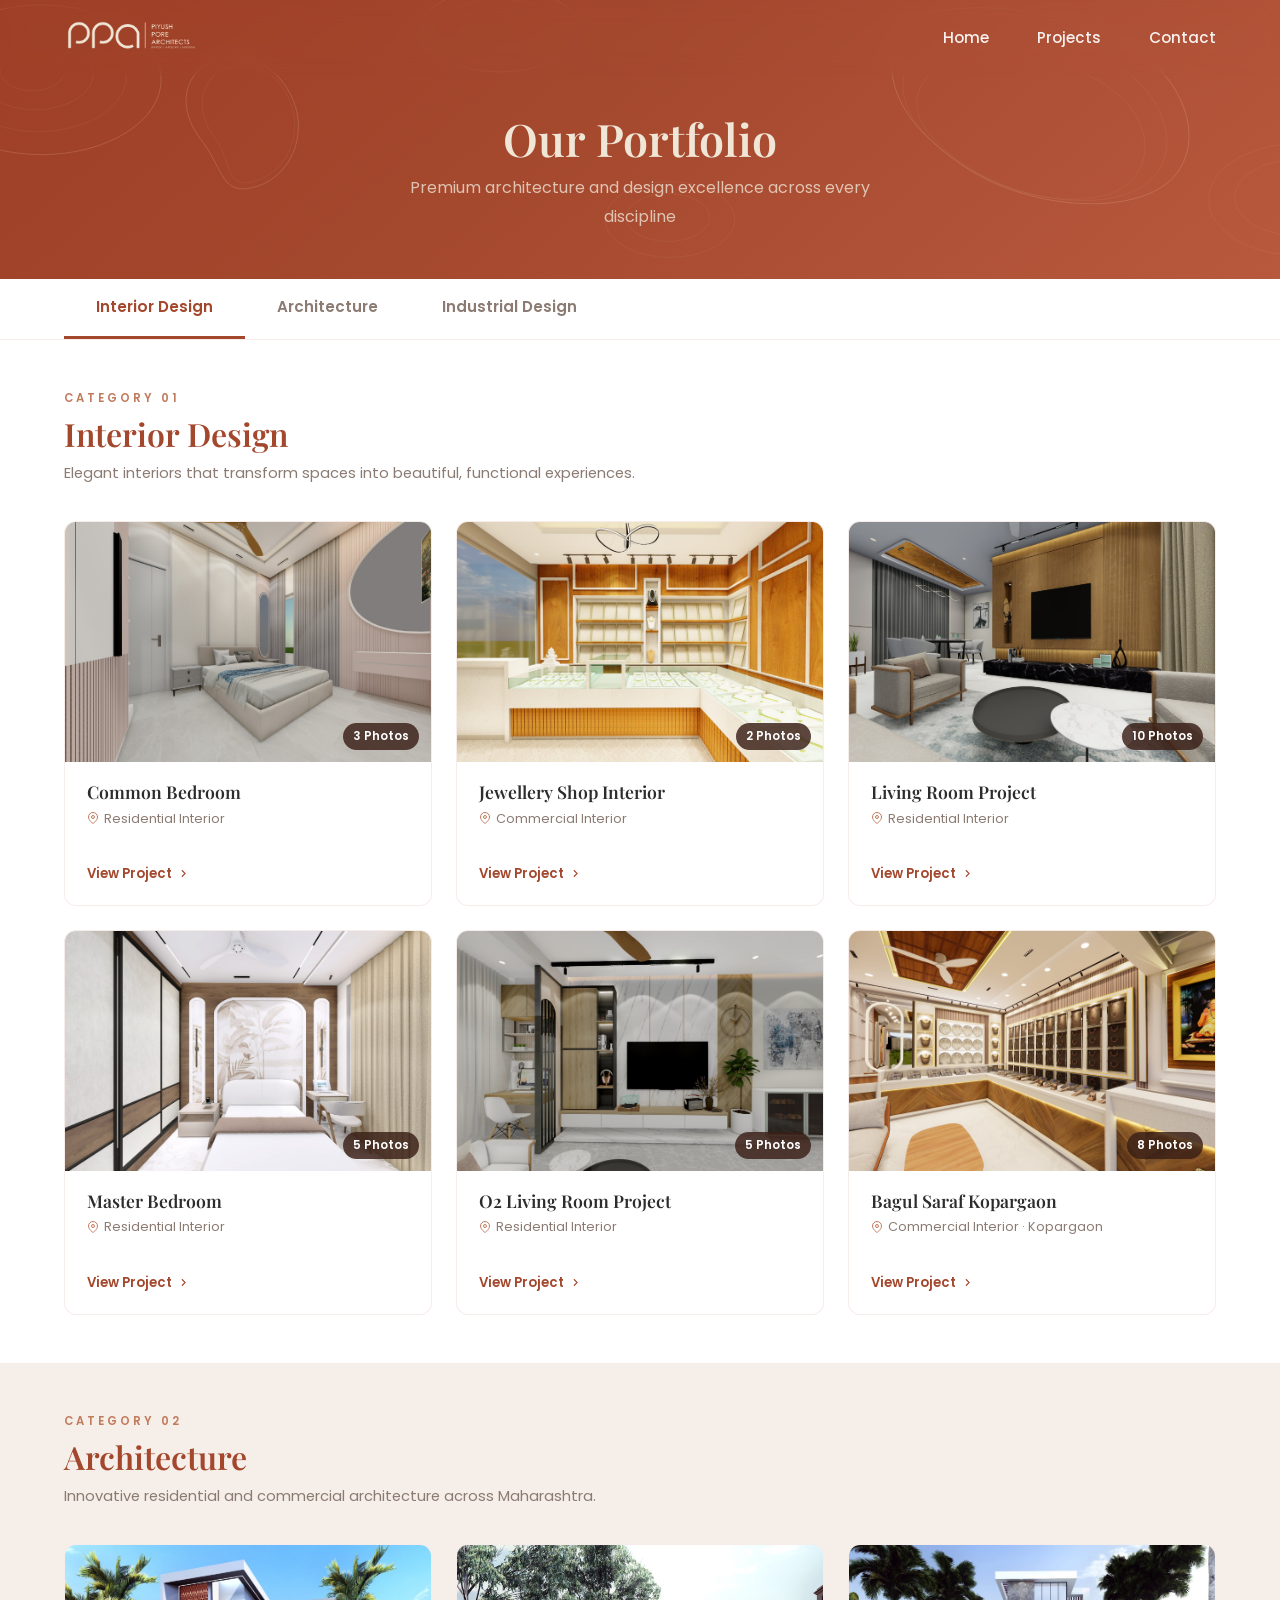
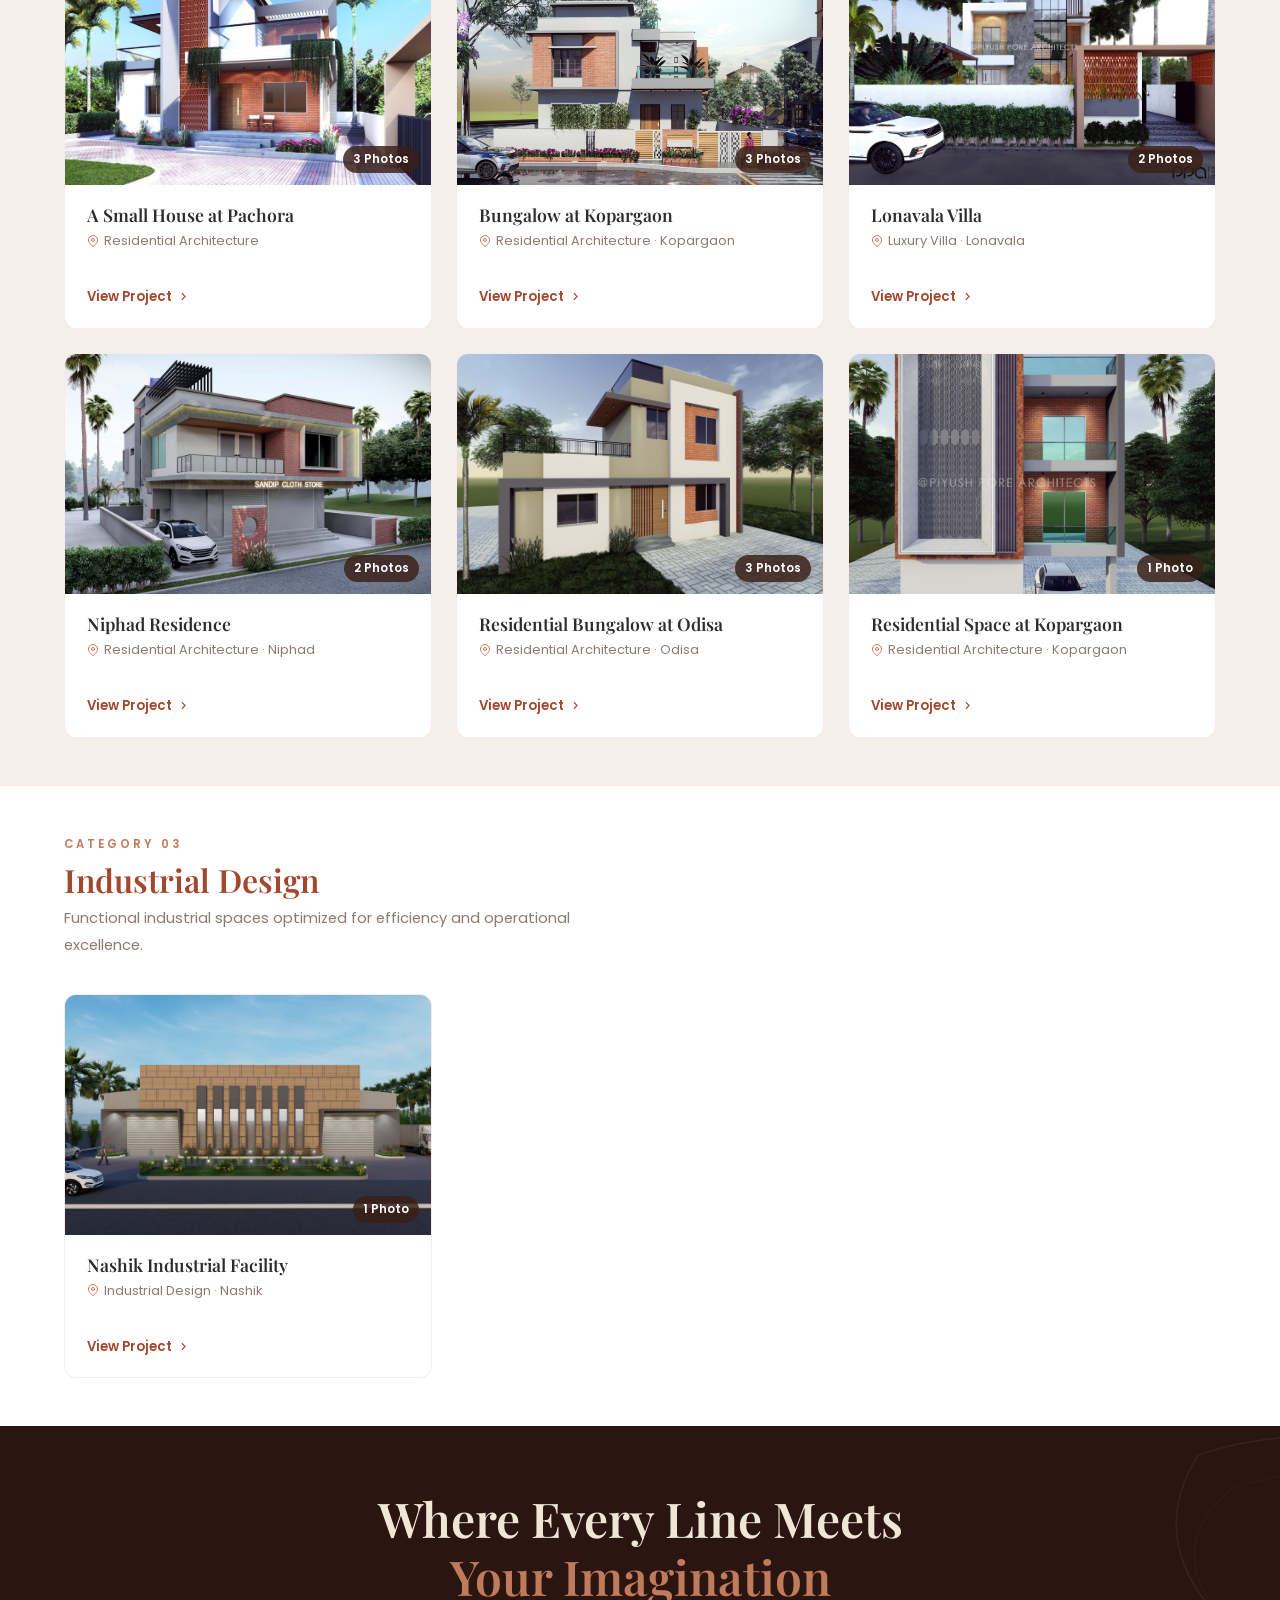
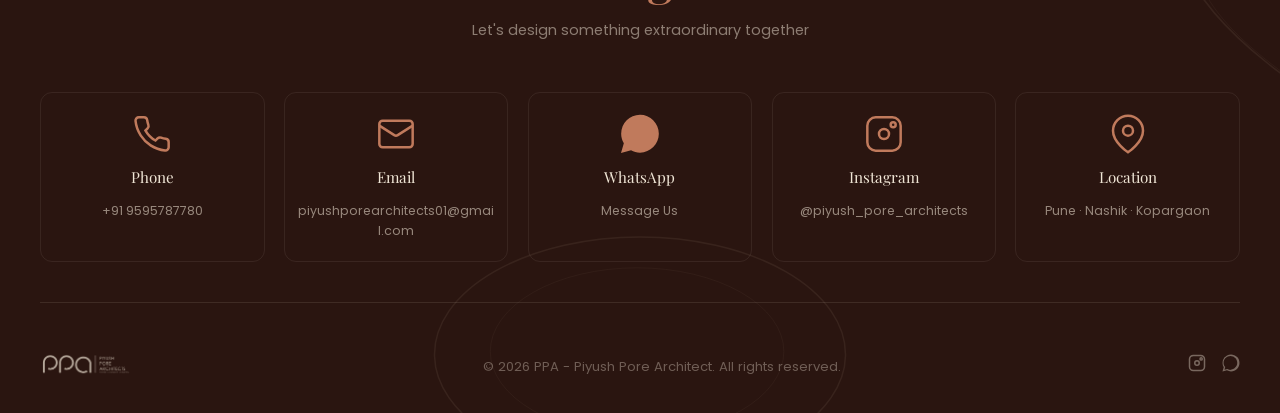
==== commit b6d0bf19: "Bagul Saraf Images Update" ====
--- a/ppa-prod/projects.html
+++ b/ppa-prod/projects.html
@@ -322,11 +322,17 @@
           {src:'assets/images/interior22_living_room_o2.jpeg',label:'O2 Living Room'},
           {src:'assets/images/interior23_living_room_o2.jpeg',label:'O2 Living Room'},
         ]},
-      { id:'jewellery-shop-kopargaon', name:'Jewellery Shop at Kopargaon', meta:'Commercial Interior · Kopargaon',
+      { id:'jewellery-shop-kopargaon', name:'Bagul Saraf Kopargaon', meta:'Commercial Interior · Kopargaon',
         cover:'assets/images/jwellery_shop_kopargoan_01.png',
         images:[
-          {src:'assets/images/jwellery_shop_kopargoan_01.png',label:'Jewellery Shop at Kopargaon — View 1'},
-          {src:'assets/images/jwellery_shop_kopargoan_02.png',label:'Jewellery Shop at Kopargaon — View 2'},
+          {src:'assets/images/jwellery_shop_kopargoan_01.png',label:'Bagul Saraf Kopargaon — View 1'},
+          {src:'assets/images/jwellery_shop_kopargoan_02.png',label:'Bagul Saraf Kopargaon — View 2'},
+          {src:'assets/images/bagul_saraf_1.png',label:'Bagul Saraf Kopargaon — View 3'},
+          {src:'assets/images/bagul_saraf_2.jpeg',label:'Bagul Saraf Kopargaon — View 4'},
+          {src:'assets/images/bagul_saraf_3.jpeg',label:'Bagul Saraf Kopargaon — View 5'},
+          {src:'assets/images/bagul_saraf_4.jpeg',label:'Bagul Saraf Kopargaon — View 6'},
+          {src:'assets/images/bagul_saraf_5.jpeg',label:'Bagul Saraf Kopargaon — View 7'},
+          {src:'assets/images/bagul_saraf_6.jpeg',label:'Bagul Saraf Kopargaon — View 8'},
         ]},
       /* ADD NEW INTERIOR PROJECT HERE */
     ]
